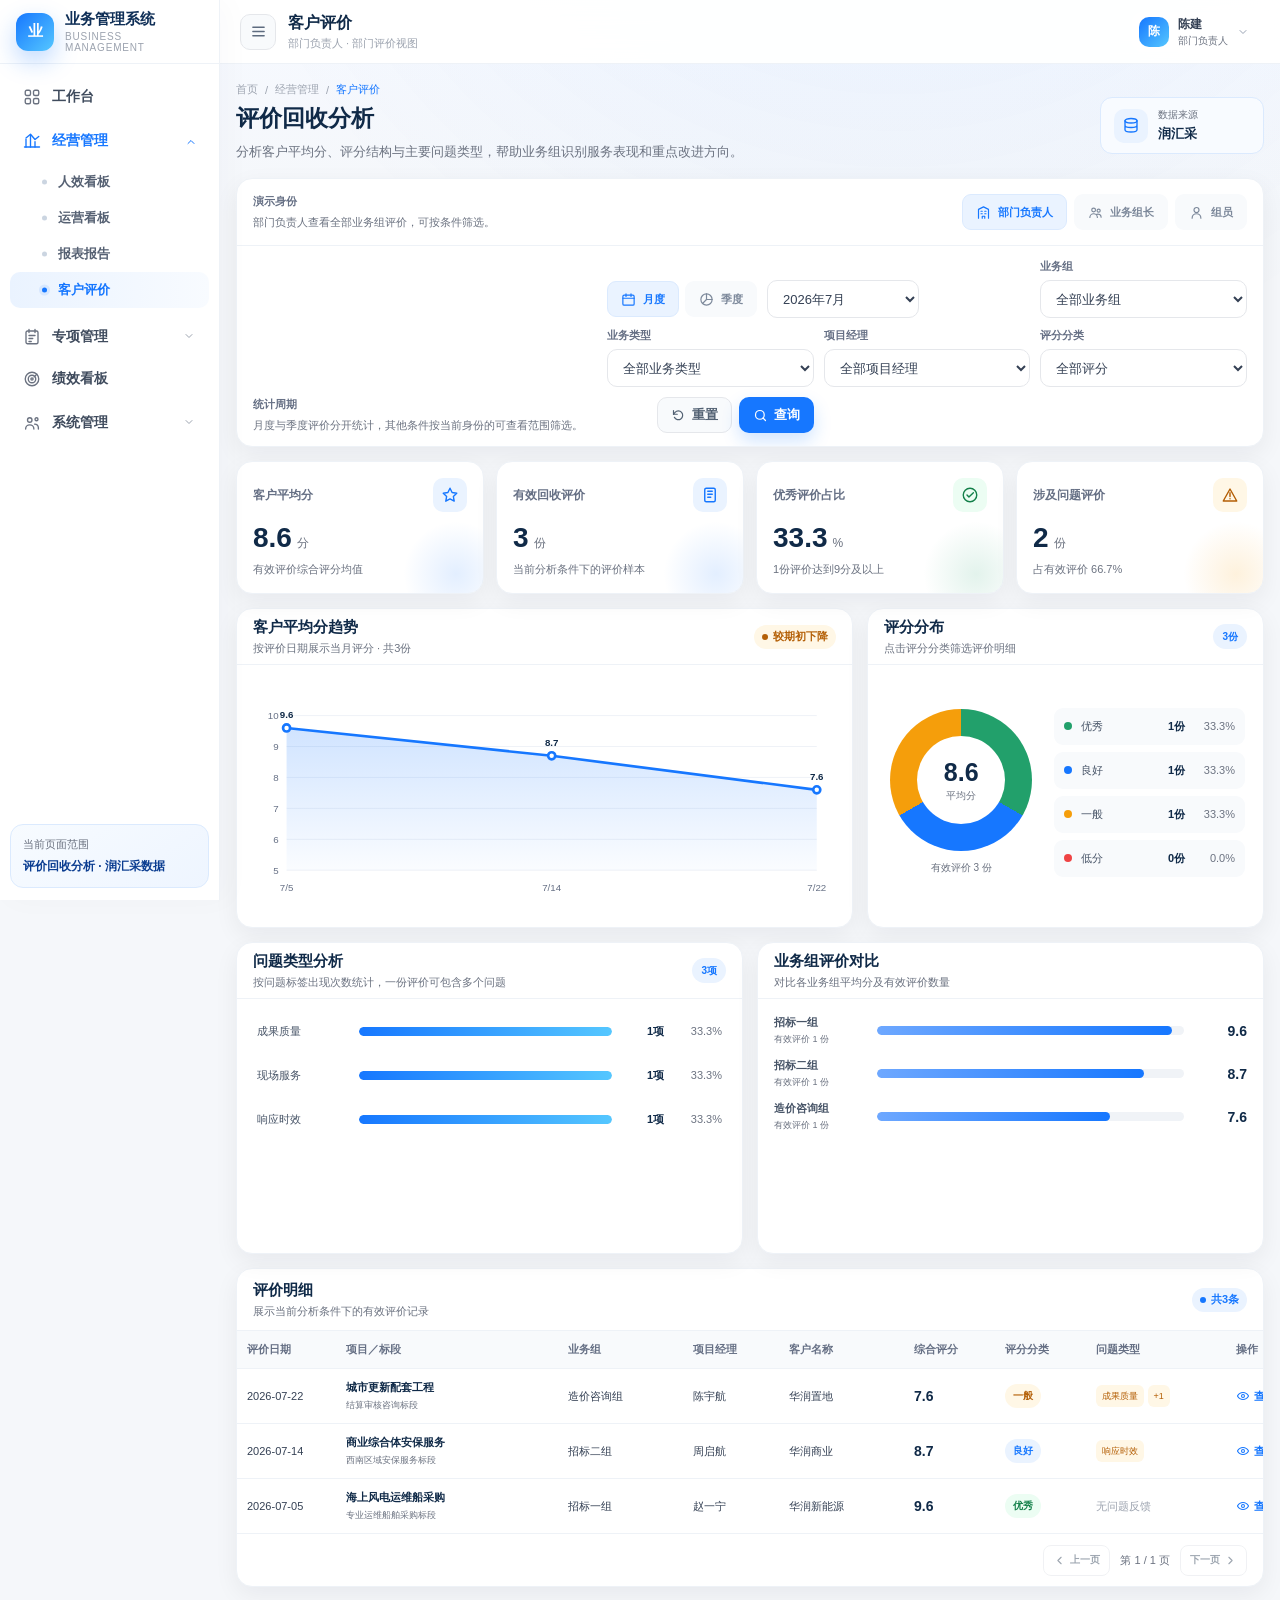
==== pages/customer-evaluation.html @ 9333ccc8 "feat: initialize business management prototype" ====
<!DOCTYPE html>
<html lang="zh-CN">
<head>
  <meta charset="UTF-8" />
  <meta name="viewport" content="width=device-width, initial-scale=1.0" />
  <title>客户评价 - 业务管理系统</title>
  <link rel="stylesheet" href="../assets/css/theme.css" />
  <link rel="stylesheet" href="../assets/css/layout.css" />
  <link rel="stylesheet" href="../assets/css/dashboard-controls.css" />
  <link rel="stylesheet" href="../assets/css/customer-evaluation.css" />
</head>
<body data-page="customer-evaluation">
  <div class="app-shell">
    <aside class="app-sidebar">
      <div class="app-brand">
        <div class="brand-mark">业</div>
        <div class="brand-copy">
          <strong>业务管理系统</strong>
          <span>Business Management</span>
        </div>
      </div>
      <nav class="app-menu" id="appMenu" aria-label="主菜单"></nav>
      <div class="sidebar-scope">
        <span>当前页面范围</span>
        <strong>评价回收分析 · 润汇采数据</strong>
      </div>
    </aside>

    <main class="app-main">
      <header class="app-topbar">
        <div class="topbar-left">
          <button type="button" class="icon-only-btn" id="sidebarToggle" aria-label="收起侧边菜单" title="收起或展开侧边菜单">
            <svg viewBox="0 0 24 24" aria-hidden="true"><path d="M4 6h16M4 12h16M4 18h16"/></svg>
          </button>
          <div class="topbar-title">
            <strong>客户评价</strong>
            <span id="topbarPageSubtitle">部门负责人 · 部门评价视图</span>
          </div>
        </div>
        <div class="topbar-actions">
          <button type="button" class="user-trigger" aria-expanded="false">
            <div class="avatar" id="ceUserAvatar">陈</div>
            <div class="user-copy"><strong id="ceUserName">陈建</strong><span id="ceUserRole">部门负责人</span></div>
            <span class="chevron"><svg viewBox="0 0 24 24" aria-hidden="true"><path d="m6 9 6 6 6-6"/></svg></span>
          </button>
        </div>
      </header>

      <section class="app-content ce-page">
        <div class="page-header">
          <div class="page-title">
            <div class="breadcrumb">
              <span>首页</span><span>/</span><span>经营管理</span><span>/</span><span class="current">客户评价</span>
            </div>
            <h1>评价回收分析</h1>
            <p>分析客户平均分、评分结构与主要问题类型，帮助业务组识别服务表现和重点改进方向。</p>
          </div>
          <div class="ce-source-note">
            <span class="ce-source-icon">
              <svg viewBox="0 0 24 24" aria-hidden="true"><ellipse cx="12" cy="5" rx="8" ry="3"/><path d="M4 5v6c0 1.7 3.6 3 8 3s8-1.3 8-3V5M4 11v6c0 1.7 3.6 3 8 3s8-1.3 8-3v-6"/></svg>
            </span>
            <div><span>数据来源</span><strong>润汇采</strong></div>
          </div>
        </div>

        <section class="panel dashboard-control-panel ce-filter-panel" aria-label="演示身份与评价筛选条件">
          <div class="dashboard-role-row">
            <div class="dashboard-control-copy">
              <span class="field-label">演示身份</span>
              <p id="ceRoleHint">原型按身份切换部门、业务组和个人的可查看范围。</p>
            </div>
            <div class="dashboard-role-tabs" id="ceRoleTabs" aria-label="切换演示身份"></div>
          </div>
          <div class="dashboard-filter-row ce-dashboard-filter-row">
            <div class="dashboard-control-copy">
              <span class="field-label">统计周期</span>
              <p>月度与季度评价分开统计，其他条件按当前身份的可查看范围筛选。</p>
            </div>
            <form class="ce-filter-grid" id="ceFilterForm">
              <div class="dashboard-period-controls ce-period-filter">
                <div class="dashboard-period-tabs" id="cePeriodTypeTabs" aria-label="切换评价统计周期">
                  <button type="button" class="dashboard-period-tab active" data-period-type="月度" aria-pressed="true">
                    <svg viewBox="0 0 24 24" aria-hidden="true"><rect x="3" y="5" width="18" height="16" rx="2"/><path d="M16 3v4M8 3v4M3 10h18"/></svg>
                    月度
                  </button>
                  <button type="button" class="dashboard-period-tab" data-period-type="季度" aria-pressed="false">
                    <svg viewBox="0 0 24 24" aria-hidden="true"><circle cx="12" cy="12" r="9"/><path d="M12 3v9h9M12 12 6 18"/></svg>
                    季度
                  </button>
                </div>
                <label class="dashboard-period-value">
                  <span class="sr-only">选择评价统计周期</span>
                  <select class="form-select" id="cePeriodValueSelect"></select>
                </label>
              </div>
              <label class="ce-filter-field">
                <span class="field-label">业务组</span>
                <select class="form-select" id="ceGroupFilter">
                  <option value="全部">全部业务组</option>
                  <option value="招标一组">招标一组</option>
                  <option value="招标二组">招标二组</option>
                  <option value="造价咨询组">造价咨询组</option>
                </select>
              </label>
              <label class="ce-filter-field">
                <span class="field-label">业务类型</span>
                <select class="form-select" id="ceBusinessFilter">
                  <option value="全部">全部业务类型</option>
                  <option value="招标代理">招标代理</option>
                  <option value="造价咨询">造价咨询</option>
                </select>
              </label>
              <label class="ce-filter-field">
                <span class="field-label">项目经理</span>
                <select class="form-select" id="ceManagerFilter">
                  <option value="全部">全部项目经理</option>
                </select>
              </label>
              <label class="ce-filter-field">
                <span class="field-label">评分分类</span>
                <select class="form-select" id="ceRatingFilter">
                  <option value="全部">全部评分</option>
                  <option value="优秀">优秀（9—10分）</option>
                  <option value="良好">良好（8—8.9分）</option>
                  <option value="一般">一般（6—7.9分）</option>
                  <option value="低分">低分（6分以下）</option>
                </select>
              </label>
              <div class="ce-filter-actions">
                <button type="reset" class="ghost-btn" id="ceResetButton">
                  <svg viewBox="0 0 24 24" aria-hidden="true"><path d="M4 4v6h6"/><path d="M5.5 15a7 7 0 1 0 1-8L4 10"/></svg>
                  重置
                </button>
                <button type="submit" class="primary-btn">
                  <svg viewBox="0 0 24 24" aria-hidden="true"><circle cx="11" cy="11" r="7"/><path d="m20 20-4-4"/></svg>
                  查询
                </button>
              </div>
            </form>
          </div>
        </section>

        <section class="ce-summary-grid" id="ceSummaryCards" aria-label="评价概览"></section>

        <section class="ce-analysis-grid primary-analysis">
          <article class="panel ce-chart-panel">
            <div class="panel-head">
              <div>
                <h2>客户平均分趋势</h2>
                <p id="ceTrendDescription">按月展示有效评价平均分</p>
              </div>
              <span class="status-tag normal" id="ceTrendTag">整体稳定</span>
            </div>
            <div class="ce-chart-body ce-trend-chart" id="ceScoreTrend"></div>
          </article>

          <article class="panel ce-chart-panel">
            <div class="panel-head">
              <div>
                <h2>评分分布</h2>
                <p>点击评分分类筛选评价明细</p>
              </div>
              <span class="ce-panel-total" id="ceRatingTotal">0份</span>
            </div>
            <div class="ce-rating-body" id="ceRatingDistribution"></div>
          </article>
        </section>

        <section class="ce-analysis-grid secondary-analysis">
          <article class="panel ce-chart-panel">
            <div class="panel-head">
              <div>
                <h2>问题类型分析</h2>
                <p>按问题标签出现次数统计，一份评价可包含多个问题</p>
              </div>
              <span class="ce-panel-total" id="ceProblemTotal">0项</span>
            </div>
            <div class="ce-chart-body" id="ceProblemAnalysis"></div>
          </article>

          <article class="panel ce-chart-panel">
            <div class="panel-head">
              <div>
                <h2>业务组评价对比</h2>
                <p>对比各业务组平均分及有效评价数量</p>
              </div>
            </div>
            <div class="ce-chart-body" id="ceGroupComparison"></div>
          </article>
        </section>

        <section class="panel ce-detail-panel">
          <div class="panel-head ce-detail-head">
            <div>
              <h2>评价明细</h2>
              <p id="ceDetailDescription">展示当前分析条件下的有效评价记录</p>
            </div>
            <span class="status-tag pending" id="ceDetailCount" aria-live="polite">共0条</span>
          </div>
          <div class="ce-table-context hidden" id="ceTableContext">
            <span id="ceContextText"></span>
            <button type="button" id="ceClearContext">
              <svg viewBox="0 0 24 24" aria-hidden="true"><path d="M6 6l12 12M18 6 6 18"/></svg>
              清除图表筛选
            </button>
          </div>
          <div class="ce-table-wrap">
            <table class="ce-table">
              <thead>
                <tr>
                  <th>评价日期</th>
                  <th>项目／标段</th>
                  <th>业务组</th>
                  <th>项目经理</th>
                  <th>客户名称</th>
                  <th>综合评分</th>
                  <th>评分分类</th>
                  <th>问题类型</th>
                  <th>操作</th>
                </tr>
              </thead>
              <tbody id="ceDetailRows"></tbody>
            </table>
          </div>
          <div class="ce-pagination" id="cePagination"></div>
        </section>
      </section>
    </main>
  </div>

  <div class="drawer-mask hidden" id="ceDrawerMask"></div>
  <aside class="drawer hidden ce-detail-drawer" id="ceDetailDrawer" role="dialog" aria-modal="true" aria-labelledby="ceDrawerTitle">
    <div class="drawer-head">
      <div>
        <h2 id="ceDrawerTitle">评价详情</h2>
        <p id="ceDrawerSubtitle"></p>
      </div>
      <button type="button" class="icon-only-btn" id="ceDrawerClose" aria-label="关闭评价详情">
        <svg viewBox="0 0 24 24" aria-hidden="true"><path d="M6 6l12 12M18 6 6 18"/></svg>
      </button>
    </div>
    <div class="drawer-body" id="ceDrawerBody"></div>
    <div class="drawer-foot">
      <button type="button" class="ghost-btn" id="ceDrawerCloseButton">
        <svg viewBox="0 0 24 24" aria-hidden="true"><path d="M6 6l12 12M18 6 6 18"/></svg>
        关闭
      </button>
    </div>
  </aside>

  <script src="../assets/js/navigation.js"></script>
  <script src="../assets/js/common.js"></script>
  <script src="../assets/js/customer-evaluation.js"></script>
</body>
</html>
---- assets/css/theme.css ----
:root {
  --primary: #1677ff;
  --primary-dark: #0b3d91;
  --primary-soft: #eaf3ff;
  --primary-bg: #f3f8ff;
  --primary-rgb: 22, 119, 255;
  --primary-accent: #55c7ff;
  --primary-accent-strong: #4f9cff;
  --primary-border: #bfdbfe;
  --primary-border-soft: #dbeafe;
  --primary-hover-bg: #f4f8ff;
  --primary-panel-bg: #f8fbff;
  --focus-border: #93c5fd;
  --focus-ring: rgba(var(--primary-rgb), 0.14);
  --heading: #102a48;
  --heading-strong: #0f2f57;
  --bg: #f5f7fa;
  --card: #ffffff;
  --text: #1f2937;
  --muted: #6b7280;
  --weak: #9ca3af;
  --border: #e5e7eb;
  --line: #eef2f7;
  --green: #22a06b;
  --green-soft: #ecfdf3;
  --orange: #f59e0b;
  --orange-soft: #fff7e6;
  --red: #ef4444;
  --red-soft: #fff1f0;
  --cyan: #06b6d4;
  --purple: #7c3aed;
  --shadow: 0 18px 45px rgba(20, 80, 180, 0.10);
  --soft-shadow: 0 8px 24px rgba(17, 24, 39, 0.06);
  --primary-shadow: rgba(var(--primary-rgb), 0.20);
  --primary-shadow-strong: rgba(var(--primary-rgb), 0.28);
  --font-size-caption: 11px;
  --font-size-secondary: 12px;
  --font-size-body: 13px;
  --font-size-control: 13px;
  --font-size-section: 14px;
  --sidebar-width: 236px;
  --sidebar-collapsed-width: 76px;
  --topbar-height: 64px;
  --radius-card: 16px;
  --radius-control: 10px;
}

* {
  box-sizing: border-box;
}

html,
body {
  width: 100%;
  min-width: 1180px;
  min-height: 100%;
}

body {
  margin: 0;
  color: var(--text);
  background: var(--bg);
  font-family: -apple-system, BlinkMacSystemFont, "Segoe UI", "PingFang SC",
    "Microsoft YaHei", Arial, sans-serif;
  font-size: var(--font-size-body);
}

button,
input,
textarea,
select {
  font: inherit;
}

button {
  cursor: pointer;
}

button:disabled {
  cursor: not-allowed;
  opacity: 0.56;
  box-shadow: none;
}

a {
  color: inherit;
  text-decoration: none;
}

svg {
  display: block;
}

.hidden {
  display: none !important;
}

.sr-only {
  position: absolute;
  width: 1px;
  height: 1px;
  padding: 0;
  margin: -1px;
  overflow: hidden;
  clip: rect(0, 0, 0, 0);
  white-space: nowrap;
  border: 0;
}
---- assets/css/layout.css ----
.app-shell {
  min-height: 100vh;
  display: grid;
  grid-template-columns: var(--sidebar-width) minmax(0, 1fr);
  background:
    radial-gradient(circle at 70% -20%, rgba(var(--primary-rgb), 0.08), transparent 34%),
    linear-gradient(180deg, #f6f9ff 0%, var(--bg) 220px);
  transition: grid-template-columns 0.22s ease;
}

.app-shell.sidebar-collapsed {
  grid-template-columns: var(--sidebar-collapsed-width) minmax(0, 1fr);
}

.app-sidebar {
  position: sticky;
  top: 0;
  z-index: 30;
  height: 100vh;
  display: flex;
  flex-direction: column;
  overflow: hidden;
  background: rgba(255, 255, 255, 0.98);
  border-right: 1px solid var(--line);
  box-shadow: 8px 0 28px rgba(15, 47, 87, 0.025);
}

.app-brand {
  height: var(--topbar-height);
  flex: 0 0 auto;
  display: flex;
  align-items: center;
  gap: 11px;
  padding: 0 16px;
  border-bottom: 1px solid var(--line);
}

.brand-mark {
  width: 38px;
  height: 38px;
  flex: 0 0 auto;
  display: grid;
  place-items: center;
  color: #fff;
  background: linear-gradient(135deg, var(--primary), var(--primary-accent));
  border-radius: 12px;
  box-shadow: 0 10px 24px var(--primary-shadow-strong);
  font-size: 15px;
  font-weight: 800;
}

.brand-copy {
  min-width: 0;
  display: flex;
  flex-direction: column;
  gap: 2px;
  transition: opacity 0.16s ease;
}

.brand-copy strong {
  overflow: hidden;
  color: var(--heading-strong);
  font-size: 15px;
  font-weight: 800;
  white-space: nowrap;
  text-overflow: ellipsis;
}

.brand-copy span {
  color: var(--weak);
  font-size: 10px;
  letter-spacing: 0.8px;
  text-transform: uppercase;
}

.app-menu {
  flex: 1;
  min-height: 0;
  padding: 12px 10px;
  overflow-x: hidden;
  overflow-y: auto;
}

.nav-item,
.nav-group-head {
  width: 100%;
  height: 42px;
  display: flex;
  align-items: center;
  gap: 10px;
  padding: 0 12px;
  color: #3f4b5d;
  background: transparent;
  border: 0;
  border-radius: 12px;
  font-size: 14px;
  font-weight: 700;
  text-align: left;
  transition: color 0.16s ease, background-color 0.16s ease;
}

.nav-item:hover,
.nav-group-head:hover {
  color: var(--primary);
  background: var(--primary-hover-bg);
}

.nav-item.active {
  color: var(--primary);
  background: linear-gradient(90deg, var(--primary-soft), var(--primary-panel-bg));
}

.nav-icon {
  width: 20px;
  height: 20px;
  flex: 0 0 auto;
  display: inline-flex;
  align-items: center;
  justify-content: center;
  color: #6b7280;
}

.nav-item:hover .nav-icon,
.nav-item.active .nav-icon,
.nav-group-head:hover .nav-icon,
.nav-group.is-active > .nav-group-head .nav-icon {
  color: var(--primary);
}

.nav-icon svg {
  width: 18px;
  height: 18px;
  fill: none;
  stroke: currentColor;
  stroke-width: 1.8;
  stroke-linecap: round;
  stroke-linejoin: round;
}

.nav-label {
  flex: 1;
  min-width: 0;
  overflow: hidden;
  white-space: nowrap;
  text-overflow: ellipsis;
}

.nav-group {
  margin-top: 2px;
  border-radius: 12px;
}

.nav-group.is-active > .nav-group-head {
  color: var(--primary);
}

.nav-chevron {
  width: 14px;
  height: 14px;
  flex: 0 0 auto;
  color: #9ca3af;
  transition: transform 0.2s ease;
}

.nav-chevron svg {
  width: 12px;
  height: 12px;
  fill: none;
  stroke: currentColor;
  stroke-width: 2;
  stroke-linecap: round;
  stroke-linejoin: round;
}

.nav-group.is-open .nav-chevron {
  color: var(--primary);
  transform: rotate(180deg);
}

.nav-children {
  display: none;
  padding: 2px 0 6px;
}

.nav-group.is-open .nav-children {
  display: block;
}

.nav-child {
  position: relative;
  height: 36px;
  display: flex;
  align-items: center;
  padding: 0 12px 0 48px;
  color: #566173;
  border-radius: 10px;
  font-size: 13px;
  font-weight: 600;
  transition: color 0.16s ease, background-color 0.16s ease;
}

.nav-child::before {
  content: "";
  position: absolute;
  left: 32px;
  top: 50%;
  width: 5px;
  height: 5px;
  background: #cbd5e1;
  border-radius: 999px;
  transform: translateY(-50%);
}

.nav-child:hover {
  color: var(--primary);
  background: var(--primary-hover-bg);
}

.nav-child.active {
  color: var(--primary);
  background: linear-gradient(90deg, var(--primary-soft), var(--primary-panel-bg));
  font-weight: 700;
}

.nav-child.active::before {
  background: var(--primary);
  box-shadow: 0 0 0 3px rgba(var(--primary-rgb), 0.10);
}

.sidebar-scope {
  flex: 0 0 auto;
  margin: 8px 10px 12px;
  padding: 12px;
  background: linear-gradient(145deg, #f7fbff, #eef5ff);
  border: 1px solid var(--primary-border-soft);
  border-radius: 13px;
}

.sidebar-scope span {
  display: block;
  margin-bottom: 5px;
  color: var(--muted);
  font-size: 11px;
}

.sidebar-scope strong {
  display: block;
  color: var(--primary-dark);
  font-size: 12px;
  line-height: 1.5;
}

.app-shell.sidebar-collapsed .brand-copy,
.app-shell.sidebar-collapsed .nav-label,
.app-shell.sidebar-collapsed .nav-chevron,
.app-shell.sidebar-collapsed .nav-children,
.app-shell.sidebar-collapsed .sidebar-scope {
  display: none;
}

.app-shell.sidebar-collapsed .app-brand {
  justify-content: center;
  padding: 0;
}

.app-shell.sidebar-collapsed .app-menu {
  padding-right: 8px;
  padding-left: 8px;
}

.app-shell.sidebar-collapsed .nav-item,
.app-shell.sidebar-collapsed .nav-group-head {
  justify-content: center;
  padding: 0;
}

.app-main {
  min-width: 0;
  min-height: 100vh;
  display: flex;
  flex-direction: column;
}

.app-topbar {
  position: sticky;
  top: 0;
  z-index: 20;
  height: var(--topbar-height);
  flex: 0 0 auto;
  display: flex;
  align-items: center;
  justify-content: space-between;
  gap: 18px;
  padding: 0 20px;
  background: rgba(255, 255, 255, 0.94);
  border-bottom: 1px solid var(--line);
  backdrop-filter: blur(14px);
}

.topbar-left,
.topbar-actions,
.toolbar {
  display: flex;
  align-items: center;
}

.topbar-left {
  min-width: 0;
  gap: 12px;
}

.topbar-title {
  min-width: 0;
}

.topbar-title strong {
  display: block;
  color: var(--heading);
  font-size: 16px;
  font-weight: 800;
}

.topbar-title span {
  display: block;
  margin-top: 2px;
  color: var(--weak);
  font-size: 11px;
}

.topbar-actions {
  position: relative;
  justify-content: flex-end;
  gap: 10px;
}

.toolbar {
  gap: 8px;
}

.icon-only-btn {
  width: 36px;
  height: 36px;
  display: inline-flex;
  align-items: center;
  justify-content: center;
  padding: 0;
  color: #5d6b7f;
  background: #f8fafc;
  border: 1px solid var(--border);
  border-radius: 10px;
}

.icon-only-btn:hover {
  color: var(--primary);
  background: var(--primary-hover-bg);
  border-color: var(--primary-border);
}

.icon-only-btn svg {
  width: 17px;
  height: 17px;
  fill: none;
  stroke: currentColor;
  stroke-width: 1.9;
  stroke-linecap: round;
  stroke-linejoin: round;
}

.user-trigger {
  height: 40px;
  display: flex;
  align-items: center;
  gap: 9px;
  padding: 0 10px 0 6px;
  color: #344054;
  background: #fff;
  border: 1px solid transparent;
  border-radius: 12px;
}

.user-trigger:hover,
.user-trigger.is-open {
  background: var(--primary-hover-bg);
  border-color: var(--primary-border-soft);
}

.avatar {
  width: 30px;
  height: 30px;
  display: grid;
  place-items: center;
  color: #fff;
  background: linear-gradient(135deg, var(--primary), var(--primary-accent));
  border-radius: 10px;
  font-size: 12px;
  font-weight: 800;
}

.user-copy {
  display: flex;
  flex-direction: column;
  align-items: flex-start;
  gap: 1px;
}

.user-copy strong {
  font-size: 12px;
}

.user-copy span {
  color: var(--muted);
  font-size: 10px;
}

.user-trigger .chevron {
  width: 12px;
  height: 12px;
  color: #98a2b3;
  transition: transform 0.16s ease;
}

.user-trigger.is-open .chevron {
  transform: rotate(180deg);
}

.user-trigger .chevron svg {
  width: 12px;
  height: 12px;
  fill: none;
  stroke: currentColor;
  stroke-width: 2;
  stroke-linecap: round;
  stroke-linejoin: round;
}

.user-menu {
  position: absolute;
  top: 48px;
  right: 0;
  z-index: 60;
  width: 260px;
  padding: 0 0 8px;
  overflow: hidden;
  background: #fff;
  border: 1px solid var(--line);
  border-radius: 14px;
  box-shadow: 0 18px 44px rgba(15, 23, 42, 0.14);
  transform-origin: top right;
  animation: user-menu-in 0.16s ease both;
}

@keyframes user-menu-in {
  from {
    opacity: 0;
    transform: translateY(-4px) scale(0.98);
  }

  to {
    opacity: 1;
    transform: translateY(0) scale(1);
  }
}

.user-menu-head {
  display: flex;
  align-items: center;
  gap: 10px;
  padding: 14px;
  background: linear-gradient(120deg, var(--primary-soft), var(--primary-panel-bg));
  border-bottom: 1px solid var(--line);
}

.user-menu-head div:last-child {
  min-width: 0;
}

.user-menu-head .avatar {
  width: 40px;
  height: 40px;
  flex: 0 0 auto;
  border-radius: 50%;
  font-size: 15px;
  box-shadow: 0 5px 12px var(--primary-shadow);
}

.user-menu-head strong,
.user-menu-head span {
  display: block;
}

.user-menu-head strong {
  color: var(--heading);
  font-size: 14px;
}

.user-menu-head span {
  margin-top: 4px;
  color: var(--muted);
  font-size: 12px;
}

.user-menu-meta {
  padding: 5px 0 2px;
}

.user-menu-row {
  display: flex;
  align-items: center;
  justify-content: space-between;
  gap: 12px;
  padding: 6px 14px;
  font-size: 12px;
}

.user-menu-row span {
  color: var(--muted);
}

.user-menu-row strong {
  color: #344054;
  font-weight: 700;
}

.user-menu-divider {
  height: 1px;
  margin: 6px 0;
  background: var(--line);
}

.user-menu-item,
.user-menu-action {
  width: 100%;
  height: 40px;
  display: flex;
  align-items: center;
  gap: 10px;
  padding: 0 14px;
  color: #465266;
  background: transparent;
  border: 0;
  font-size: 13px;
  font-weight: 500;
  text-align: left;
}

.user-menu-item:hover {
  color: var(--primary);
  background: var(--primary-hover-bg);
}

.user-menu-action {
  color: #d92d20;
  font-weight: 600;
}

.user-menu-action:hover {
  background: var(--red-soft);
}

.user-menu-icon {
  width: 18px;
  height: 18px;
  flex: 0 0 auto;
  display: inline-flex;
  align-items: center;
  justify-content: center;
  color: #6b7280;
}

.user-menu-item:hover .user-menu-icon {
  color: var(--primary);
}

.user-menu-action .user-menu-icon {
  color: #ef4444;
}

.user-menu-icon svg {
  width: 16px;
  height: 16px;
  fill: none;
  stroke: currentColor;
  stroke-width: 1.9;
  stroke-linecap: round;
  stroke-linejoin: round;
}

.app-content {
  flex: 1;
  min-height: 0;
  padding: 18px 20px 24px;
}

.page-header {
  display: flex;
  align-items: flex-start;
  justify-content: space-between;
  gap: 20px;
  margin-bottom: 16px;
}

.breadcrumb {
  display: flex;
  align-items: center;
  gap: 7px;
  margin-bottom: 7px;
  color: var(--weak);
  font-size: 11px;
}

.breadcrumb .current {
  color: var(--primary);
}

.page-title h1 {
  margin: 0;
  color: var(--heading);
  font-size: 23px;
  line-height: 1.3;
}

.page-title p {
  max-width: 760px;
  margin: 7px 0 0;
  color: var(--muted);
  font-size: 13px;
  line-height: 1.65;
}

.page-actions {
  display: flex;
  align-items: center;
  justify-content: flex-end;
  gap: 8px;
  padding-top: 16px;
}

.primary-btn,
.secondary-btn,
.ghost-btn,
.danger-btn {
  min-height: 36px;
  display: inline-flex;
  align-items: center;
  justify-content: center;
  gap: 6px;
  padding: 0 13px;
  border: 1px solid transparent;
  border-radius: var(--radius-control);
  font-size: 13px;
  font-weight: 700;
  white-space: nowrap;
}

.primary-btn {
  color: #fff;
  background: var(--primary);
  box-shadow: 0 8px 18px var(--primary-shadow);
}

.primary-btn:hover {
  background: #0969da;
}

.secondary-btn {
  color: var(--primary);
  background: #fff;
  border-color: var(--primary-border);
}

.secondary-btn:hover {
  background: var(--primary-hover-bg);
}

.ghost-btn {
  color: #526173;
  background: #f8fafc;
  border-color: var(--border);
}

.ghost-btn:hover {
  color: var(--primary);
  border-color: var(--primary-border);
}

.danger-btn {
  color: #d92d20;
  background: #fff;
  border-color: #fecaca;
}

.primary-btn svg,
.secondary-btn svg,
.ghost-btn svg,
.danger-btn svg {
  width: 15px;
  height: 15px;
  fill: none;
  stroke: currentColor;
  stroke-width: 1.9;
  stroke-linecap: round;
  stroke-linejoin: round;
}

.panel,
.card {
  background: var(--card);
  border: 1px solid var(--line);
  border-radius: var(--radius-card);
  box-shadow: var(--soft-shadow);
}

.panel-head {
  min-height: 56px;
  display: flex;
  align-items: center;
  justify-content: space-between;
  gap: 14px;
  padding: 0 16px;
  border-bottom: 1px solid var(--line);
}

.panel-head h2,
.panel-head h3 {
  margin: 0;
  color: var(--heading);
  font-size: 15px;
}

.panel-head p {
  margin: 4px 0 0;
  color: var(--muted);
  font-size: 11px;
}

.search-input,
.form-select {
  height: 38px;
  color: #344054;
  background: #fff;
  border: 1px solid var(--border);
  border-radius: var(--radius-control);
  outline: none;
}

.search-input {
  width: 250px;
  padding: 0 12px 0 36px;
}

.form-select {
  min-width: 132px;
  padding: 0 34px 0 11px;
}

.search-input:focus,
.form-select:focus {
  border-color: var(--focus-border);
  box-shadow: 0 0 0 3px var(--focus-ring);
}

.field-label {
  display: block;
  margin-bottom: 6px;
  color: #667085;
  font-size: 11px;
  font-weight: 700;
}

.status-tag {
  min-height: 24px;
  display: inline-flex;
  align-items: center;
  gap: 5px;
  padding: 0 8px;
  border-radius: 999px;
  font-size: 11px;
  font-weight: 700;
}

.status-tag::before {
  content: "";
  width: 6px;
  height: 6px;
  background: currentColor;
  border-radius: 999px;
}

.status-tag.normal {
  color: #14804a;
  background: var(--green-soft);
}

.status-tag.warning {
  color: #b45f06;
  background: var(--orange-soft);
}

.status-tag.risk {
  color: #d92d20;
  background: var(--red-soft);
}

.status-tag.pending {
  color: var(--primary);
  background: var(--primary-soft);
}

.toast {
  position: fixed;
  top: 78px;
  left: 50%;
  z-index: 100;
  min-width: 180px;
  max-width: 460px;
  padding: 11px 16px;
  color: #0f5132;
  background: #ecfdf3;
  border: 1px solid #abefc6;
  border-radius: 999px;
  box-shadow: 0 14px 30px rgba(17, 24, 39, 0.12);
  transform: translateX(-50%);
  font-size: 12px;
  font-weight: 700;
  text-align: center;
}

.toast.is-error {
  color: #b42318;
  background: var(--red-soft);
  border-color: #fecaca;
}

.modal-mask {
  position: fixed;
  inset: 0;
  z-index: 90;
  background: rgba(15, 23, 42, 0.34);
  backdrop-filter: blur(2px);
}

.modal {
  position: fixed;
  top: 50%;
  left: 50%;
  z-index: 100;
  width: 660px;
  max-height: 86vh;
  display: flex;
  flex-direction: column;
  overflow: hidden;
  background: #fff;
  border: 1px solid rgba(229, 231, 235, 0.92);
  border-radius: 20px;
  box-shadow: 0 30px 70px rgba(15, 23, 42, 0.22);
  transform: translate(-50%, -50%);
  animation: modal-in 0.18s ease both;
}

.modal.small {
  width: 470px;
}

@keyframes modal-in {
  from {
    opacity: 0;
    transform: translate(-50%, calc(-50% - 8px)) scale(0.98);
  }

  to {
    opacity: 1;
    transform: translate(-50%, -50%) scale(1);
  }
}

.modal-head {
  min-height: 76px;
  display: flex;
  align-items: flex-start;
  justify-content: space-between;
  gap: 16px;
  padding: 18px 20px;
  border-bottom: 1px solid var(--line);
}

.modal-head h3 {
  margin: 0;
  color: var(--heading);
  font-size: 18px;
}

.modal-head p {
  margin: 6px 0 0;
  color: var(--muted);
  font-size: 12px;
  line-height: 1.6;
}

.modal-close {
  width: 32px;
  height: 32px;
  flex: 0 0 auto;
  display: inline-flex;
  align-items: center;
  justify-content: center;
  padding: 0;
  color: var(--muted);
  background: #f8fafc;
  border: 1px solid var(--border);
  border-radius: 9px;
}

.modal-close:hover {
  color: var(--primary);
  border-color: var(--primary-border);
}

.modal-close svg {
  width: 15px;
  height: 15px;
  fill: none;
  stroke: currentColor;
  stroke-width: 2;
  stroke-linecap: round;
  stroke-linejoin: round;
}

.modal-body {
  min-height: 0;
  padding: 20px;
  overflow: auto;
}

.modal-foot {
  min-height: 64px;
  display: flex;
  align-items: center;
  justify-content: flex-end;
  gap: 8px;
  padding: 12px 20px;
  border-top: 1px solid var(--line);
}

.form-grid {
  display: grid;
  grid-template-columns: repeat(2, minmax(0, 1fr));
  gap: 15px;
}

.form-grid.one-column {
  grid-template-columns: 1fr;
}

.field {
  min-width: 0;
}

.field > span {
  display: block;
  margin-bottom: 7px;
  color: #475467;
  font-size: 12px;
  font-weight: 700;
}

.field input,
.field select,
.field textarea {
  width: 100%;
  color: #344054;
  background: #fff;
  border: 1px solid var(--border);
  border-radius: var(--radius-control);
  outline: none;
}

.field input,
.field select {
  height: 40px;
  padding: 0 11px;
}

.field textarea {
  min-height: 88px;
  padding: 10px 11px;
  line-height: 1.6;
  resize: vertical;
}

.field input:focus,
.field select:focus,
.field textarea:focus {
  border-color: var(--focus-border);
  box-shadow: 0 0 0 3px var(--focus-ring);
}

.field input:disabled,
.field select:disabled {
  color: #667085;
  background: #f8fafc;
  cursor: not-allowed;
}

.field.full {
  grid-column: 1 / -1;
}

.required-mark {
  margin-left: 2px;
  color: var(--red);
}

.form-tip {
  padding: 10px 12px;
  color: #667085;
  background: #f8fafc;
  border: 1px solid var(--line);
  border-radius: 10px;
  font-size: 11px;
  line-height: 1.65;
}

.drawer-mask {
  position: fixed;
  inset: 0;
  z-index: 70;
  background: rgba(15, 23, 42, 0.34);
  backdrop-filter: blur(2px);
}

.drawer {
  position: fixed;
  top: 0;
  right: 0;
  z-index: 80;
  width: min(560px, 92vw);
  height: 100vh;
  display: flex;
  flex-direction: column;
  background: #fff;
  box-shadow: -18px 0 46px rgba(15, 23, 42, 0.16);
}

.drawer-head {
  min-height: 76px;
  display: flex;
  align-items: flex-start;
  justify-content: space-between;
  gap: 18px;
  padding: 18px 20px;
  border-bottom: 1px solid var(--line);
}

.drawer-head h2 {
  margin: 0;
  color: var(--heading);
  font-size: 18px;
}

.drawer-head p {
  margin: 6px 0 0;
  color: var(--muted);
  font-size: 12px;
}

.drawer-body {
  flex: 1;
  min-height: 0;
  padding: 18px 20px;
  overflow: auto;
}

.drawer-foot {
  min-height: 68px;
  display: flex;
  align-items: center;
  justify-content: flex-end;
  gap: 8px;
  padding: 12px 20px;
  border-top: 1px solid var(--line);
}

@media (max-width: 1360px) {
  :root {
    --sidebar-width: 220px;
  }

  .app-content {
    padding-right: 16px;
    padding-left: 16px;
  }
}
---- assets/css/dashboard-controls.css ----
.dashboard-control-panel {
  margin-bottom: 14px;
  padding: 0;
}

.dashboard-role-row,
.dashboard-filter-row {
  display: flex;
  align-items: center;
  justify-content: space-between;
  gap: 24px;
  min-height: 67px;
  padding: 13px 16px;
}

.dashboard-role-row {
  border-bottom: 1px solid var(--line);
}

.dashboard-control-copy {
  min-width: 260px;
}

.dashboard-control-copy .field-label {
  margin-bottom: 0;
}

.dashboard-control-copy p {
  margin: 5px 0 0;
  color: var(--muted);
  font-size: 11px;
  line-height: 1.5;
}

.dashboard-role-tabs,
.dashboard-period-controls,
.dashboard-period-tabs,
.dashboard-extra-filters {
  display: flex;
  align-items: center;
}

.dashboard-role-tabs,
.dashboard-extra-filters {
  justify-content: flex-end;
}

.dashboard-role-tabs {
  gap: 7px;
}

.dashboard-role-tab,
.dashboard-period-tab {
  min-height: 36px;
  display: inline-flex;
  align-items: center;
  justify-content: center;
  gap: 7px;
  padding: 0 13px;
  color: #7d899b;
  background: #f8fafc;
  border: 1px solid transparent;
  border-radius: 9px;
  font-size: 11px;
  font-weight: 700;
  white-space: nowrap;
  transition:
    color 0.16s ease,
    background-color 0.16s ease,
    border-color 0.16s ease,
    transform 0.16s ease;
}

.dashboard-role-tab:hover,
.dashboard-period-tab:hover {
  color: var(--primary);
  background: var(--primary-hover-bg);
}

.dashboard-role-tab:active,
.dashboard-period-tab:active {
  transform: translateY(1px);
}

.dashboard-role-tab.active,
.dashboard-period-tab.active {
  color: var(--primary);
  background: var(--primary-soft);
  border-color: var(--primary-border-soft);
}

.dashboard-role-tab:focus-visible,
.dashboard-period-tab:focus-visible {
  outline: 2px solid rgba(var(--primary-rgb), 0.28);
  outline-offset: 2px;
}

.dashboard-role-tab svg,
.dashboard-period-tab svg {
  width: 15px;
  height: 15px;
  flex: 0 0 auto;
  fill: none;
  stroke: currentColor;
  stroke-width: 1.9;
  stroke-linecap: round;
  stroke-linejoin: round;
}

.dashboard-filter-row {
  align-items: flex-end;
}

.dashboard-period-controls {
  gap: 10px;
}

.dashboard-period-tabs {
  gap: 6px;
}

.dashboard-period-value {
  min-width: 152px;
}

.dashboard-period-value .form-select {
  width: 100%;
  min-height: 36px;
}

.dashboard-extra-filters {
  flex: 1;
  gap: 10px;
  min-width: 0;
}

.dashboard-filter-field {
  min-width: 118px;
}

.dashboard-inline-filter {
  display: flex;
  align-items: center;
  gap: 8px;
  min-width: 0;
}

.dashboard-inline-filter > .field-label,
.dashboard-inline-filter > span:first-child {
  flex: 0 0 auto;
  margin: 0;
  white-space: nowrap;
}

.dashboard-inline-filter .form-select {
  flex: 1;
  min-width: 132px;
}

.dashboard-filter-field > .field-label,
.dashboard-filter-field > span:first-child {
  margin-bottom: 5px;
}

.dashboard-filter-field.dashboard-inline-filter > .field-label,
.dashboard-filter-field.dashboard-inline-filter > span:first-child {
  margin-bottom: 0;
}

.dashboard-filter-field .form-select {
  width: 100%;
  min-width: 118px;
}

.dashboard-filter-field select:disabled {
  color: #98a2b3;
  background: #f8fafc;
  cursor: not-allowed;
}

@media (max-width: 1180px) {
  .dashboard-role-row,
  .dashboard-filter-row {
    align-items: flex-start;
    flex-direction: column;
    gap: 12px;
  }

  .dashboard-control-copy {
    min-width: 0;
  }

  .dashboard-role-tabs,
  .dashboard-extra-filters {
    width: 100%;
    justify-content: flex-start;
  }

  .dashboard-extra-filters {
    flex-wrap: wrap;
  }
}

@media (max-width: 760px) {
  .dashboard-role-tabs,
  .dashboard-period-controls,
  .dashboard-period-tabs,
  .dashboard-extra-filters {
    width: 100%;
  }

  .dashboard-role-tabs,
  .dashboard-period-tabs {
    display: grid;
    grid-template-columns: repeat(3, minmax(0, 1fr));
  }

  .dashboard-period-controls {
    align-items: stretch;
    flex-direction: column;
  }

  .dashboard-period-tabs {
    grid-template-columns: repeat(2, minmax(0, 1fr));
  }

  .dashboard-role-tab,
  .dashboard-period-tab {
    width: 100%;
    padding: 0 9px;
  }

  .dashboard-period-value,
  .dashboard-filter-field {
    width: 100%;
    min-width: 0;
  }

  .dashboard-inline-filter {
    align-items: center;
  }
}
---- assets/css/customer-evaluation.css ----
.ce-page {
  padding-bottom: 34px;
}

.ce-source-note {
  min-width: 164px;
  display: flex;
  align-items: center;
  gap: 10px;
  margin-top: 15px;
  padding: 10px 13px;
  background: var(--primary-panel-bg);
  border: 1px solid var(--primary-border-soft);
  border-radius: 12px;
}

.ce-source-icon {
  width: 34px;
  height: 34px;
  display: inline-flex;
  align-items: center;
  justify-content: center;
  color: var(--primary);
  background: var(--primary-soft);
  border-radius: 10px;
}

.ce-source-icon svg {
  width: 18px;
  height: 18px;
  fill: none;
  stroke: currentColor;
  stroke-width: 1.8;
  stroke-linecap: round;
  stroke-linejoin: round;
}

.ce-source-note div span,
.ce-source-note div strong {
  display: block;
}

.ce-source-note div span {
  color: var(--muted);
  font-size: 10px;
}

.ce-source-note div strong {
  margin-top: 3px;
  color: var(--heading);
  font-size: 13px;
}

.ce-filter-panel {
  overflow: hidden;
  margin-bottom: 14px;
  padding: 0;
}

.ce-panel-total {
  display: inline-flex;
  align-items: center;
  justify-content: center;
  min-height: 25px;
  padding: 0 9px;
  color: var(--primary);
  background: var(--primary-soft);
  border-radius: 999px;
  font-size: 10px;
  font-weight: 700;
}

.ce-filter-grid {
  min-width: 0;
  flex: 1;
  display: grid;
  grid-template-columns: minmax(286px, 1.8fr) repeat(4, minmax(126px, 1fr)) auto;
  align-items: end;
  gap: 10px;
}

.ce-filter-field {
  min-width: 0;
}

.ce-period-filter {
  min-width: 286px;
}

.ce-filter-field .form-select {
  width: 100%;
  min-width: 0;
}

.ce-filter-field .form-select:disabled {
  color: #98a2b3;
  background: #f8fafc;
  cursor: not-allowed;
}

.ce-filter-actions {
  display: flex;
  align-items: center;
  gap: 7px;
}

.ce-summary-grid {
  display: grid;
  grid-template-columns: repeat(4, minmax(0, 1fr));
  gap: 12px;
  margin-bottom: 14px;
}

.ce-summary-card {
  position: relative;
  min-height: 126px;
  overflow: hidden;
  padding: 16px;
}

.ce-summary-card::after {
  content: "";
  position: absolute;
  right: -26px;
  bottom: -34px;
  width: 106px;
  height: 106px;
  background: radial-gradient(circle, rgba(var(--primary-rgb), 0.12), transparent 70%);
  border-radius: 50%;
}

.ce-summary-card.success::after {
  background: radial-gradient(circle, rgba(34, 160, 107, 0.13), transparent 70%);
}

.ce-summary-card.warning::after {
  background: radial-gradient(circle, rgba(245, 158, 11, 0.14), transparent 70%);
}

.ce-summary-top,
.ce-summary-value,
.ce-summary-foot {
  position: relative;
  z-index: 1;
}

.ce-summary-top {
  display: flex;
  align-items: center;
  justify-content: space-between;
  gap: 10px;
}

.ce-summary-label {
  color: #667085;
  font-size: 12px;
  font-weight: 700;
}

.ce-summary-icon {
  width: 34px;
  height: 34px;
  display: inline-flex;
  align-items: center;
  justify-content: center;
  color: var(--primary);
  background: var(--primary-soft);
  border-radius: 10px;
}

.ce-summary-card.success .ce-summary-icon {
  color: #14804a;
  background: var(--green-soft);
}

.ce-summary-card.warning .ce-summary-icon {
  color: #b45f06;
  background: var(--orange-soft);
}

.ce-summary-icon svg {
  width: 18px;
  height: 18px;
  fill: none;
  stroke: currentColor;
  stroke-width: 1.9;
  stroke-linecap: round;
  stroke-linejoin: round;
}

.ce-summary-value {
  display: flex;
  align-items: baseline;
  gap: 5px;
  margin-top: 12px;
  color: var(--heading);
}

.ce-summary-value strong {
  font-size: 28px;
  line-height: 1;
}

.ce-summary-value span {
  color: var(--muted);
  font-size: 12px;
}

.ce-summary-foot {
  margin-top: 10px;
  color: var(--muted);
  font-size: 11px;
}

.ce-analysis-grid {
  display: grid;
  gap: 14px;
  margin-bottom: 14px;
}

.ce-analysis-grid.primary-analysis {
  grid-template-columns: minmax(0, 1.65fr) minmax(320px, 0.85fr);
}

.ce-analysis-grid.secondary-analysis {
  grid-template-columns: repeat(2, minmax(0, 1fr));
}

.ce-chart-panel {
  min-width: 0;
}

.ce-chart-body {
  min-height: 254px;
  padding: 16px;
}

.ce-trend-chart {
  display: flex;
  align-items: center;
  justify-content: center;
}

.ce-trend-svg {
  width: 100%;
  min-width: 0;
  height: 230px;
  overflow: visible;
}

.ce-trend-grid {
  stroke: #edf1f6;
  stroke-width: 1;
}

.ce-trend-area {
  fill: url("#ceTrendArea");
}

.ce-trend-line {
  fill: none;
  stroke: var(--primary);
  stroke-width: 3;
  stroke-linecap: round;
  stroke-linejoin: round;
}

.ce-trend-dot {
  fill: #fff;
  stroke: var(--primary);
  stroke-width: 3;
}

.ce-trend-label {
  fill: #667085;
  font-size: 11px;
}

.ce-trend-value {
  fill: var(--heading);
  font-size: 11px;
  font-weight: 800;
}

.ce-rating-body {
  min-height: 254px;
  display: grid;
  grid-template-columns: 150px minmax(0, 1fr);
  align-items: center;
  gap: 18px;
  padding: 18px;
}

.ce-rating-donut-wrap {
  text-align: center;
}

.ce-rating-donut {
  position: relative;
  width: 142px;
  height: 142px;
  margin: 0 auto;
  border-radius: 50%;
}

.ce-rating-donut::after {
  content: "";
  position: absolute;
  inset: 27px;
  background: #fff;
  border-radius: 50%;
}

.ce-rating-donut-center {
  position: absolute;
  inset: 0;
  z-index: 1;
  display: flex;
  align-items: center;
  justify-content: center;
  flex-direction: column;
}

.ce-rating-donut-center strong {
  color: var(--heading);
  font-size: 25px;
}

.ce-rating-donut-center span {
  margin-top: 2px;
  color: var(--muted);
  font-size: 10px;
}

.ce-rating-donut-wrap > span {
  display: block;
  margin-top: 10px;
  color: var(--muted);
  font-size: 10px;
}

.ce-rating-list {
  display: flex;
  flex-direction: column;
  gap: 7px;
}

.ce-rating-item {
  width: 100%;
  display: grid;
  grid-template-columns: 10px minmax(54px, 1fr) 38px 43px;
  align-items: center;
  gap: 7px;
  min-height: 37px;
  padding: 0 9px;
  color: #475467;
  background: #f8fafc;
  border: 1px solid transparent;
  border-radius: 9px;
  font-size: 11px;
  text-align: left;
  transition: color 0.16s ease, background 0.16s ease, border-color 0.16s ease;
}

.ce-rating-item:hover,
.ce-rating-item.active {
  color: var(--primary);
  background: var(--primary-hover-bg);
  border-color: var(--primary-border-soft);
}

.ce-rating-dot {
  width: 8px;
  height: 8px;
  border-radius: 50%;
}

.ce-rating-item strong,
.ce-rating-item em {
  font-style: normal;
  text-align: right;
}

.ce-rating-item strong {
  color: var(--heading);
}

.ce-rating-item em {
  color: var(--muted);
}

.ce-problem-list,
.ce-group-list {
  display: flex;
  flex-direction: column;
  gap: 12px;
}

.ce-problem-row {
  width: 100%;
  display: grid;
  grid-template-columns: 92px minmax(120px, 1fr) 42px 48px;
  align-items: center;
  gap: 10px;
  min-height: 32px;
  padding: 0 4px;
  color: #475467;
  background: transparent;
  border: 0;
  border-radius: 8px;
  font-size: 11px;
  text-align: left;
}

.ce-problem-row:hover,
.ce-problem-row.active {
  color: var(--primary);
  background: var(--primary-hover-bg);
}

.ce-bar-track {
  height: 9px;
  overflow: hidden;
  background: #f0f3f7;
  border-radius: 999px;
}

.ce-bar-track span {
  display: block;
  height: 100%;
  background: linear-gradient(90deg, var(--primary), var(--primary-accent));
  border-radius: inherit;
  transition: width 0.25s ease;
}

.ce-problem-row strong,
.ce-problem-row em {
  font-style: normal;
  text-align: right;
}

.ce-problem-row strong {
  color: var(--heading);
}

.ce-problem-row em {
  color: var(--muted);
}

.ce-group-row {
  display: grid;
  grid-template-columns: 92px minmax(120px, 1fr) 52px;
  align-items: center;
  gap: 11px;
}

.ce-group-copy span,
.ce-group-copy strong {
  display: block;
}

.ce-group-copy span {
  overflow: hidden;
  color: #475467;
  font-size: 11px;
  font-weight: 700;
  white-space: nowrap;
  text-overflow: ellipsis;
}

.ce-group-copy strong {
  margin-top: 3px;
  color: var(--muted);
  font-size: 9px;
  font-weight: 500;
}

.ce-group-row .ce-bar-track span {
  background: linear-gradient(90deg, #6ea8ff, var(--primary));
}

.ce-group-score {
  color: var(--heading);
  font-size: 14px;
  font-weight: 800;
  text-align: right;
}

.ce-empty {
  min-height: 210px;
  display: flex;
  align-items: center;
  justify-content: center;
  flex-direction: column;
  color: var(--muted);
  text-align: center;
}

.ce-empty svg {
  width: 32px;
  height: 32px;
  margin-bottom: 10px;
  fill: none;
  stroke: var(--weak);
  stroke-width: 1.6;
  stroke-linecap: round;
  stroke-linejoin: round;
}

.ce-empty strong {
  color: #475467;
  font-size: 12px;
}

.ce-empty span {
  margin-top: 5px;
  font-size: 10px;
}

.ce-detail-panel {
  overflow: hidden;
}

.ce-detail-head {
  min-height: 62px;
}

.ce-table-context {
  min-height: 38px;
  display: flex;
  align-items: center;
  justify-content: space-between;
  gap: 12px;
  padding: 0 16px;
  color: #475467;
  background: var(--primary-panel-bg);
  border-bottom: 1px solid var(--primary-border-soft);
  font-size: 11px;
}

.ce-table-context button {
  display: inline-flex;
  align-items: center;
  gap: 5px;
  padding: 0;
  color: var(--primary);
  background: transparent;
  border: 0;
  font-size: 11px;
  font-weight: 700;
}

.ce-table-context button svg {
  width: 13px;
  height: 13px;
  fill: none;
  stroke: currentColor;
  stroke-width: 2;
  stroke-linecap: round;
}

.ce-table-wrap {
  overflow-x: auto;
}

.ce-table {
  width: 100%;
  min-width: 1080px;
  border-collapse: collapse;
  table-layout: fixed;
}

.ce-table th,
.ce-table td {
  padding: 11px 10px;
  border-bottom: 1px solid var(--line);
  font-size: 11px;
  text-align: left;
  vertical-align: middle;
}

.ce-table th {
  color: #667085;
  background: #f8fafc;
  font-weight: 700;
}

.ce-table td {
  color: #344054;
}

.ce-table tbody tr:hover td {
  background: #fbfdff;
}

.ce-table th:nth-child(1),
.ce-table td:nth-child(1) {
  width: 92px;
}

.ce-table th:nth-child(2),
.ce-table td:nth-child(2) {
  width: 205px;
}

.ce-table th:nth-child(3),
.ce-table td:nth-child(3),
.ce-table th:nth-child(5),
.ce-table td:nth-child(5) {
  width: 116px;
}

.ce-table th:nth-child(4),
.ce-table td:nth-child(4) {
  width: 88px;
}

.ce-table th:nth-child(6),
.ce-table td:nth-child(6),
.ce-table th:nth-child(7),
.ce-table td:nth-child(7),
.ce-table th:nth-child(9),
.ce-table td:nth-child(9) {
  width: 84px;
}

.ce-table th:nth-child(8),
.ce-table td:nth-child(8) {
  width: 130px;
}

.ce-project-cell strong,
.ce-project-cell span {
  display: block;
  overflow: hidden;
  white-space: nowrap;
  text-overflow: ellipsis;
}

.ce-project-cell strong {
  color: var(--heading);
  font-size: 11px;
}

.ce-project-cell span {
  margin-top: 4px;
  color: var(--muted);
  font-size: 9px;
}

.ce-score {
  color: var(--heading);
  font-size: 14px;
  font-weight: 800;
}

.ce-rating-badge {
  display: inline-flex;
  align-items: center;
  justify-content: center;
  min-height: 24px;
  padding: 0 8px;
  border-radius: 999px;
  font-size: 10px;
  font-weight: 700;
}

.ce-rating-badge.excellent {
  color: #14804a;
  background: var(--green-soft);
}

.ce-rating-badge.good {
  color: var(--primary);
  background: var(--primary-soft);
}

.ce-rating-badge.average {
  color: #b45f06;
  background: var(--orange-soft);
}

.ce-rating-badge.low {
  color: #d92d20;
  background: var(--red-soft);
}

.ce-problem-tags {
  display: flex;
  align-items: center;
  flex-wrap: wrap;
  gap: 4px;
}

.ce-problem-tag {
  display: inline-flex;
  align-items: center;
  min-height: 22px;
  padding: 0 6px;
  color: #b45f06;
  background: var(--orange-soft);
  border-radius: 6px;
  font-size: 9px;
}

.ce-no-problem {
  color: var(--weak);
}

.ce-view-button {
  display: inline-flex;
  align-items: center;
  gap: 4px;
  padding: 4px 0;
  color: var(--primary);
  background: transparent;
  border: 0;
  font-size: 11px;
  font-weight: 700;
}

.ce-view-button svg {
  width: 14px;
  height: 14px;
  fill: none;
  stroke: currentColor;
  stroke-width: 1.9;
  stroke-linecap: round;
  stroke-linejoin: round;
}

.ce-table-empty {
  height: 180px;
  color: var(--muted);
  text-align: center !important;
}

.ce-pagination {
  min-height: 52px;
  display: flex;
  align-items: center;
  justify-content: flex-end;
  gap: 10px;
  padding: 8px 16px;
}

.ce-page-info {
  color: var(--muted);
  font-size: 11px;
}

.ce-page-button {
  min-height: 31px;
  display: inline-flex;
  align-items: center;
  gap: 4px;
  padding: 0 9px;
  color: #526173;
  background: #fff;
  border: 1px solid var(--border);
  border-radius: 8px;
  font-size: 10px;
  font-weight: 700;
}

.ce-page-button:hover:not(:disabled) {
  color: var(--primary);
  border-color: var(--primary-border);
}

.ce-page-button svg {
  width: 13px;
  height: 13px;
  fill: none;
  stroke: currentColor;
  stroke-width: 2;
  stroke-linecap: round;
  stroke-linejoin: round;
}

.ce-drawer-score {
  display: flex;
  align-items: center;
  justify-content: space-between;
  gap: 16px;
  padding: 16px;
  background: linear-gradient(135deg, var(--primary-panel-bg), #fff);
  border: 1px solid var(--primary-border-soft);
  border-radius: 14px;
}

.ce-drawer-score-copy span,
.ce-drawer-score-copy strong {
  display: block;
}

.ce-drawer-score-copy span {
  color: var(--muted);
  font-size: 11px;
}

.ce-drawer-score-copy strong {
  margin-top: 5px;
  color: var(--heading);
  font-size: 32px;
}

.ce-drawer-score-copy small {
  color: var(--muted);
  font-size: 12px;
  font-weight: 500;
}

.ce-drawer-section {
  margin-top: 18px;
}

.ce-drawer-section h3 {
  margin: 0 0 9px;
  color: var(--heading);
  font-size: 13px;
}

.ce-drawer-grid {
  display: grid;
  grid-template-columns: repeat(2, minmax(0, 1fr));
  overflow: hidden;
  border: 1px solid var(--line);
  border-radius: 12px;
}

.ce-drawer-field {
  min-height: 68px;
  padding: 12px;
  border-right: 1px solid var(--line);
  border-bottom: 1px solid var(--line);
}

.ce-drawer-field:nth-child(2n) {
  border-right: 0;
}

.ce-drawer-field:nth-last-child(-n + 2) {
  border-bottom: 0;
}

.ce-drawer-field span,
.ce-drawer-field strong {
  display: block;
}

.ce-drawer-field span {
  color: var(--muted);
  font-size: 10px;
}

.ce-drawer-field strong {
  margin-top: 6px;
  color: #344054;
  font-size: 12px;
}

.ce-feedback {
  margin: 0;
  padding: 13px;
  color: #475467;
  background: #f8fafc;
  border: 1px solid var(--line);
  border-radius: 11px;
  font-size: 12px;
  line-height: 1.75;
}

@media (max-width: 1360px) {
  .ce-filter-grid {
    grid-template-columns: repeat(3, minmax(150px, 1fr));
  }

  .ce-period-filter {
    grid-column: span 2;
  }

  .ce-filter-actions {
    justify-content: flex-end;
  }

  .ce-analysis-grid.primary-analysis {
    grid-template-columns: minmax(0, 1.4fr) minmax(310px, 0.9fr);
  }
}

@media (max-width: 1180px) {
  .ce-filter-grid {
    width: 100%;
  }

  .ce-summary-grid {
    grid-template-columns: repeat(2, minmax(0, 1fr));
  }

  .ce-analysis-grid.primary-analysis,
  .ce-analysis-grid.secondary-analysis {
    grid-template-columns: 1fr;
  }
}
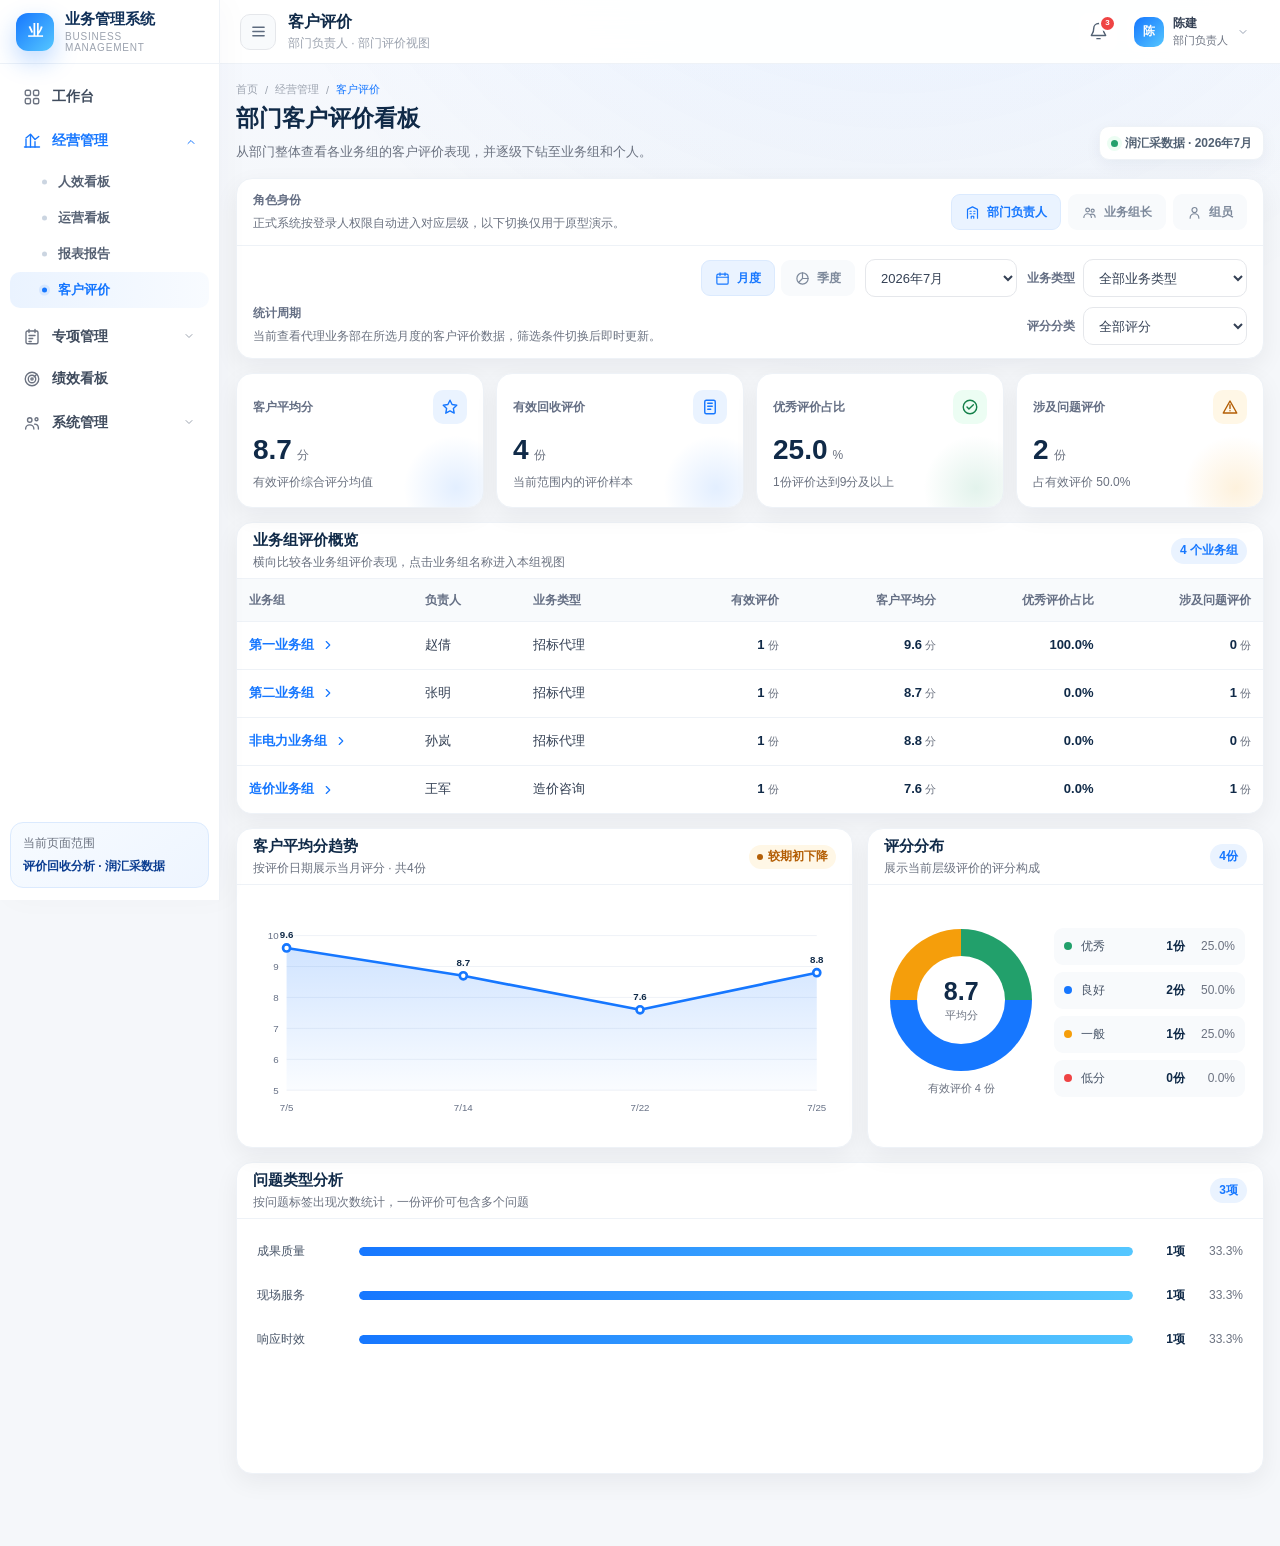
==== commit d471bb68: "feat: update business management prototype" ====
--- a/pages/customer-evaluation.html
+++ b/pages/customer-evaluation.html
@@ -46,184 +46,71 @@
         </div>
       </header>
 
-      <section class="app-content ce-page">
-        <div class="page-header">
-          <div class="page-title">
-            <div class="breadcrumb">
-              <span>首页</span><span>/</span><span>经营管理</span><span>/</span><span class="current">客户评价</span>
+      <section class="app-content">
+        <div class="ce-page">
+          <header class="page-header ce-page-header">
+            <div class="page-title">
+              <div class="breadcrumb" id="ceBreadcrumb" aria-label="当前位置"></div>
+              <h1 id="cePageTitle">部门客户评价看板</h1>
+              <p id="cePageDescription">从部门整体查看各业务组的客户评价表现，并逐级下钻至业务组和个人。</p>
             </div>
-            <h1>评价回收分析</h1>
-            <p>分析客户平均分、评分结构与主要问题类型，帮助业务组识别服务表现和重点改进方向。</p>
-          </div>
-          <div class="ce-source-note">
-            <span class="ce-source-icon">
-              <svg viewBox="0 0 24 24" aria-hidden="true"><ellipse cx="12" cy="5" rx="8" ry="3"/><path d="M4 5v6c0 1.7 3.6 3 8 3s8-1.3 8-3V5M4 11v6c0 1.7 3.6 3 8 3s8-1.3 8-3v-6"/></svg>
-            </span>
-            <div><span>数据来源</span><strong>润汇采</strong></div>
-          </div>
-        </div>
+            <div class="page-actions ce-page-actions" id="cePageActions"></div>
+          </header>
 
-        <section class="panel dashboard-control-panel ce-filter-panel" aria-label="演示身份与评价筛选条件">
-          <div class="dashboard-role-row">
-            <div class="dashboard-control-copy">
-              <span class="field-label">演示身份</span>
-              <p id="ceRoleHint">原型按身份切换部门、业务组和个人的可查看范围。</p>
+          <section class="panel dashboard-control-panel ce-filter-panel" aria-label="角色身份与评价统计条件">
+            <div class="dashboard-role-row">
+              <div class="dashboard-control-copy">
+                <span class="field-label">角色身份</span>
+                <p id="ceRoleHint">正式系统按登录人权限自动进入对应层级，以下切换仅用于原型演示。</p>
+              </div>
+              <div class="dashboard-role-tabs" id="ceRoleTabs" aria-label="切换角色身份"></div>
             </div>
-            <div class="dashboard-role-tabs" id="ceRoleTabs" aria-label="切换演示身份"></div>
-          </div>
-          <div class="dashboard-filter-row ce-dashboard-filter-row">
-            <div class="dashboard-control-copy">
-              <span class="field-label">统计周期</span>
-              <p>月度与季度评价分开统计，其他条件按当前身份的可查看范围筛选。</p>
-            </div>
-            <form class="ce-filter-grid" id="ceFilterForm">
-              <div class="dashboard-period-controls ce-period-filter">
-                <div class="dashboard-period-tabs" id="cePeriodTypeTabs" aria-label="切换评价统计周期">
-                  <button type="button" class="dashboard-period-tab active" data-period-type="月度" aria-pressed="true">
-                    <svg viewBox="0 0 24 24" aria-hidden="true"><rect x="3" y="5" width="18" height="16" rx="2"/><path d="M16 3v4M8 3v4M3 10h18"/></svg>
-                    月度
-                  </button>
-                  <button type="button" class="dashboard-period-tab" data-period-type="季度" aria-pressed="false">
-                    <svg viewBox="0 0 24 24" aria-hidden="true"><circle cx="12" cy="12" r="9"/><path d="M12 3v9h9M12 12 6 18"/></svg>
-                    季度
-                  </button>
+            <div class="dashboard-filter-row">
+              <div class="dashboard-control-copy">
+                <span class="field-label">统计周期</span>
+                <p id="ceScopeHint">当前查看代理业务部在所选统计周期的客户评价数据。</p>
+              </div>
+              <div class="dashboard-extra-filters ce-extra-filters">
+                <div class="dashboard-period-controls">
+                  <div class="dashboard-period-tabs" id="cePeriodTypeTabs" aria-label="切换评价统计周期">
+                    <button type="button" class="dashboard-period-tab active" data-period-type="月度" aria-pressed="true">
+                      <svg viewBox="0 0 24 24" aria-hidden="true"><rect x="3" y="5" width="18" height="16" rx="2"/><path d="M16 3v4M8 3v4M3 10h18"/></svg>
+                      月度
+                    </button>
+                    <button type="button" class="dashboard-period-tab" data-period-type="季度" aria-pressed="false">
+                      <svg viewBox="0 0 24 24" aria-hidden="true"><circle cx="12" cy="12" r="9"/><path d="M12 3v9h9M12 12 6 18"/></svg>
+                      季度
+                    </button>
+                  </div>
+                  <label class="dashboard-period-value">
+                    <span class="sr-only">选择评价统计周期</span>
+                    <select class="form-select" id="cePeriodValueSelect" aria-label="选择评价统计周期"></select>
+                  </label>
                 </div>
-                <label class="dashboard-period-value">
-                  <span class="sr-only">选择评价统计周期</span>
-                  <select class="form-select" id="cePeriodValueSelect"></select>
+                <label class="dashboard-filter-field dashboard-inline-filter ce-inline-filter">
+                  <span class="field-label">业务类型</span>
+                  <select class="form-select" id="ceBusinessFilter" aria-label="选择业务类型">
+                    <option value="全部">全部业务类型</option>
+                    <option value="招标代理">招标代理</option>
+                    <option value="造价咨询">造价咨询</option>
+                  </select>
+                </label>
+                <label class="dashboard-filter-field dashboard-inline-filter ce-inline-filter">
+                  <span class="field-label">评分分类</span>
+                  <select class="form-select" id="ceRatingFilter" aria-label="选择评分分类">
+                    <option value="全部">全部评分</option>
+                    <option value="优秀">优秀（9—10分）</option>
+                    <option value="良好">良好（8—8.9分）</option>
+                    <option value="一般">一般（6—7.9分）</option>
+                    <option value="低分">低分（6分以下）</option>
+                  </select>
                 </label>
               </div>
-              <label class="ce-filter-field">
-                <span class="field-label">业务组</span>
-                <select class="form-select" id="ceGroupFilter">
-                  <option value="全部">全部业务组</option>
-                  <option value="招标一组">招标一组</option>
-                  <option value="招标二组">招标二组</option>
-                  <option value="造价咨询组">造价咨询组</option>
-                </select>
-              </label>
-              <label class="ce-filter-field">
-                <span class="field-label">业务类型</span>
-                <select class="form-select" id="ceBusinessFilter">
-                  <option value="全部">全部业务类型</option>
-                  <option value="招标代理">招标代理</option>
-                  <option value="造价咨询">造价咨询</option>
-                </select>
-              </label>
-              <label class="ce-filter-field">
-                <span class="field-label">项目经理</span>
-                <select class="form-select" id="ceManagerFilter">
-                  <option value="全部">全部项目经理</option>
-                </select>
-              </label>
-              <label class="ce-filter-field">
-                <span class="field-label">评分分类</span>
-                <select class="form-select" id="ceRatingFilter">
-                  <option value="全部">全部评分</option>
-                  <option value="优秀">优秀（9—10分）</option>
-                  <option value="良好">良好（8—8.9分）</option>
-                  <option value="一般">一般（6—7.9分）</option>
-                  <option value="低分">低分（6分以下）</option>
-                </select>
-              </label>
-              <div class="ce-filter-actions">
-                <button type="reset" class="ghost-btn" id="ceResetButton">
-                  <svg viewBox="0 0 24 24" aria-hidden="true"><path d="M4 4v6h6"/><path d="M5.5 15a7 7 0 1 0 1-8L4 10"/></svg>
-                  重置
-                </button>
-                <button type="submit" class="primary-btn">
-                  <svg viewBox="0 0 24 24" aria-hidden="true"><circle cx="11" cy="11" r="7"/><path d="m20 20-4-4"/></svg>
-                  查询
-                </button>
-              </div>
-            </form>
-          </div>
-        </section>
+            </div>
+          </section>
 
-        <section class="ce-summary-grid" id="ceSummaryCards" aria-label="评价概览"></section>
-
-        <section class="ce-analysis-grid primary-analysis">
-          <article class="panel ce-chart-panel">
-            <div class="panel-head">
-              <div>
-                <h2>客户平均分趋势</h2>
-                <p id="ceTrendDescription">按月展示有效评价平均分</p>
-              </div>
-              <span class="status-tag normal" id="ceTrendTag">整体稳定</span>
-            </div>
-            <div class="ce-chart-body ce-trend-chart" id="ceScoreTrend"></div>
-          </article>
-
-          <article class="panel ce-chart-panel">
-            <div class="panel-head">
-              <div>
-                <h2>评分分布</h2>
-                <p>点击评分分类筛选评价明细</p>
-              </div>
-              <span class="ce-panel-total" id="ceRatingTotal">0份</span>
-            </div>
-            <div class="ce-rating-body" id="ceRatingDistribution"></div>
-          </article>
-        </section>
-
-        <section class="ce-analysis-grid secondary-analysis">
-          <article class="panel ce-chart-panel">
-            <div class="panel-head">
-              <div>
-                <h2>问题类型分析</h2>
-                <p>按问题标签出现次数统计，一份评价可包含多个问题</p>
-              </div>
-              <span class="ce-panel-total" id="ceProblemTotal">0项</span>
-            </div>
-            <div class="ce-chart-body" id="ceProblemAnalysis"></div>
-          </article>
-
-          <article class="panel ce-chart-panel">
-            <div class="panel-head">
-              <div>
-                <h2>业务组评价对比</h2>
-                <p>对比各业务组平均分及有效评价数量</p>
-              </div>
-            </div>
-            <div class="ce-chart-body" id="ceGroupComparison"></div>
-          </article>
-        </section>
-
-        <section class="panel ce-detail-panel">
-          <div class="panel-head ce-detail-head">
-            <div>
-              <h2>评价明细</h2>
-              <p id="ceDetailDescription">展示当前分析条件下的有效评价记录</p>
-            </div>
-            <span class="status-tag pending" id="ceDetailCount" aria-live="polite">共0条</span>
-          </div>
-          <div class="ce-table-context hidden" id="ceTableContext">
-            <span id="ceContextText"></span>
-            <button type="button" id="ceClearContext">
-              <svg viewBox="0 0 24 24" aria-hidden="true"><path d="M6 6l12 12M18 6 6 18"/></svg>
-              清除图表筛选
-            </button>
-          </div>
-          <div class="ce-table-wrap">
-            <table class="ce-table">
-              <thead>
-                <tr>
-                  <th>评价日期</th>
-                  <th>项目／标段</th>
-                  <th>业务组</th>
-                  <th>项目经理</th>
-                  <th>客户名称</th>
-                  <th>综合评分</th>
-                  <th>评分分类</th>
-                  <th>问题类型</th>
-                  <th>操作</th>
-                </tr>
-              </thead>
-              <tbody id="ceDetailRows"></tbody>
-            </table>
-          </div>
-          <div class="ce-pagination" id="cePagination"></div>
-        </section>
+          <div id="ceContent" aria-live="polite"></div>
+        </div>
       </section>
     </main>
   </div>
--- a/assets/css/theme.css
+++ b/assets/css/theme.css
@@ -38,6 +38,9 @@
   --font-size-body: 13px;
   --font-size-control: 13px;
   --font-size-section: 14px;
+  --font-size-panel-title: 15px;
+  --font-size-page-title: 23px;
+  --font-size-dialog-title: 18px;
   --sidebar-width: 236px;
   --sidebar-collapsed-width: 76px;
   --topbar-height: 64px;
--- a/assets/css/layout.css
+++ b/assets/css/layout.css
@@ -240,7 +240,7 @@
   display: block;
   margin-bottom: 5px;
   color: var(--muted);
-  font-size: 11px;
+  font-size: var(--font-size-secondary);
 }
 
 .sidebar-scope strong {
@@ -324,7 +324,7 @@
   display: block;
   margin-top: 2px;
   color: var(--weak);
-  font-size: 11px;
+  font-size: var(--font-size-secondary);
 }
 
 .topbar-actions {
@@ -404,12 +404,12 @@
 }
 
 .user-copy strong {
-  font-size: 12px;
+  font-size: var(--font-size-secondary);
 }
 
 .user-copy span {
   color: var(--muted);
-  font-size: 10px;
+  font-size: var(--font-size-caption);
 }
 
 .user-trigger .chevron {
@@ -431,6 +431,56 @@
   stroke-width: 2;
   stroke-linecap: round;
   stroke-linejoin: round;
+}
+
+.topbar-message-trigger {
+  position: relative;
+  width: 38px;
+  height: 38px;
+  display: inline-flex;
+  align-items: center;
+  justify-content: center;
+  padding: 0;
+  color: #526173;
+  background: #fff;
+  border: 1px solid transparent;
+  border-radius: 11px;
+}
+
+.topbar-message-trigger:hover,
+.topbar-message-trigger.is-open {
+  color: var(--primary);
+  background: var(--primary-hover-bg);
+  border-color: var(--primary-border-soft);
+}
+
+.topbar-message-trigger > svg {
+  width: 19px;
+  height: 19px;
+  fill: none;
+  stroke: currentColor;
+  stroke-width: 1.8;
+  stroke-linecap: round;
+  stroke-linejoin: round;
+}
+
+.message-unread-badge {
+  position: absolute;
+  top: 1px;
+  right: 0;
+  min-width: 17px;
+  height: 17px;
+  display: inline-flex;
+  align-items: center;
+  justify-content: center;
+  padding: 0 4px;
+  color: #fff;
+  background: var(--red);
+  border: 2px solid #fff;
+  border-radius: 999px;
+  font-size: 8px;
+  font-weight: 800;
+  line-height: 1;
 }
 
 .user-menu {
@@ -615,7 +665,7 @@
 .page-title h1 {
   margin: 0;
   color: var(--heading);
-  font-size: 23px;
+  font-size: var(--font-size-page-title);
   line-height: 1.3;
 }
 
@@ -647,7 +697,7 @@
   padding: 0 13px;
   border: 1px solid transparent;
   border-radius: var(--radius-control);
-  font-size: 13px;
+  font-size: var(--font-size-control);
   font-weight: 700;
   white-space: nowrap;
 }
@@ -724,13 +774,13 @@
 .panel-head h3 {
   margin: 0;
   color: var(--heading);
-  font-size: 15px;
+  font-size: var(--font-size-panel-title);
 }
 
 .panel-head p {
   margin: 4px 0 0;
   color: var(--muted);
-  font-size: 11px;
+  font-size: var(--font-size-secondary);
 }
 
 .search-input,
@@ -763,7 +813,7 @@
   display: block;
   margin-bottom: 6px;
   color: #667085;
-  font-size: 11px;
+  font-size: var(--font-size-secondary);
   font-weight: 700;
 }
 
@@ -774,7 +824,7 @@
   gap: 5px;
   padding: 0 8px;
   border-radius: 999px;
-  font-size: 11px;
+  font-size: var(--font-size-secondary);
   font-weight: 700;
 }
 
@@ -886,7 +936,7 @@
 .modal-head h3 {
   margin: 0;
   color: var(--heading);
-  font-size: 18px;
+  font-size: var(--font-size-dialog-title);
 }
 
 .modal-head p {
@@ -1016,7 +1066,7 @@
   background: #f8fafc;
   border: 1px solid var(--line);
   border-radius: 10px;
-  font-size: 11px;
+  font-size: var(--font-size-secondary);
   line-height: 1.65;
 }
 
@@ -1054,7 +1104,7 @@
 .drawer-head h2 {
   margin: 0;
   color: var(--heading);
-  font-size: 18px;
+  font-size: var(--font-size-dialog-title);
 }
 
 .drawer-head p {
@@ -1080,6 +1130,303 @@
   border-top: 1px solid var(--line);
 }
 
+body.has-message-center {
+  overflow: hidden;
+}
+
+.message-center-drawer {
+  width: min(480px, 94vw);
+}
+
+.message-center-head {
+  align-items: center;
+}
+
+.message-center-title,
+.message-center-head-actions,
+.message-center-card-head > div,
+.message-center-actions {
+  display: flex;
+  align-items: center;
+}
+
+.message-center-title {
+  gap: 11px;
+}
+
+.message-center-title-icon {
+  width: 38px;
+  height: 38px;
+  flex: 0 0 auto;
+  display: inline-flex;
+  align-items: center;
+  justify-content: center;
+  color: var(--primary);
+  background: var(--primary-soft);
+  border-radius: 11px;
+}
+
+.message-center-title-icon svg {
+  width: 19px;
+  height: 19px;
+  fill: none;
+  stroke: currentColor;
+  stroke-width: 1.8;
+  stroke-linecap: round;
+  stroke-linejoin: round;
+}
+
+.message-center-head-actions {
+  gap: 7px;
+}
+
+.message-center-mark-all {
+  min-height: 32px;
+  display: inline-flex;
+  align-items: center;
+  gap: 5px;
+  padding: 0 9px;
+  color: #526173;
+  background: #fff;
+  border: 1px solid var(--border);
+  border-radius: 8px;
+  font-size: var(--font-size-secondary);
+  font-weight: 700;
+}
+
+.message-center-mark-all:hover {
+  color: var(--primary);
+  background: var(--primary-hover-bg);
+  border-color: var(--primary-border);
+}
+
+.message-center-mark-all svg,
+.message-center-read svg,
+.message-center-action svg {
+  width: 14px;
+  height: 14px;
+  fill: none;
+  stroke: currentColor;
+  stroke-width: 1.9;
+  stroke-linecap: round;
+  stroke-linejoin: round;
+}
+
+.message-center-list {
+  padding: 12px 16px 22px;
+  background: #f8fafc;
+}
+
+.message-center-card {
+  position: relative;
+  margin-bottom: 10px;
+  padding: 14px 14px 13px 16px;
+  background: #fff;
+  border: 1px solid var(--line);
+  border-radius: 12px;
+  box-shadow: 0 4px 14px rgba(15, 23, 42, 0.04);
+}
+
+.message-center-card::before {
+  content: "";
+  position: absolute;
+  inset: 12px auto 12px 0;
+  width: 3px;
+  background: #98a2b3;
+  border-radius: 0 4px 4px 0;
+}
+
+.message-center-card.unread {
+  border-color: var(--primary-border-soft);
+  box-shadow: 0 7px 20px rgba(31, 111, 235, 0.08);
+}
+
+.message-center-card.action::before {
+  background: var(--orange);
+}
+
+.message-center-card.overdue::before {
+  background: var(--red);
+}
+
+.message-center-card.handled::before {
+  background: var(--green);
+}
+
+.message-center-card:last-child {
+  margin-bottom: 0;
+}
+
+.message-center-card-head {
+  min-height: 24px;
+  display: flex;
+  align-items: center;
+  justify-content: space-between;
+  gap: 10px;
+}
+
+.message-center-card-head > div {
+  gap: 8px;
+}
+
+.message-center-card-head time {
+  color: var(--weak);
+  font-size: var(--font-size-caption);
+}
+
+.message-center-status {
+  min-height: 22px;
+  display: inline-flex;
+  align-items: center;
+  gap: 5px;
+  padding: 0 7px;
+  border-radius: 999px;
+  font-size: var(--font-size-secondary);
+  font-weight: 700;
+}
+
+.message-center-status::before {
+  content: "";
+  width: 5px;
+  height: 5px;
+  background: currentColor;
+  border-radius: 50%;
+}
+
+.message-center-status.action {
+  color: #b45f06;
+  background: var(--orange-soft);
+}
+
+.message-center-status.overdue {
+  color: #d92d20;
+  background: var(--red-soft);
+}
+
+.message-center-status.handled {
+  color: #14804a;
+  background: var(--green-soft);
+}
+
+.message-center-read {
+  width: 28px;
+  height: 28px;
+  display: inline-flex;
+  align-items: center;
+  justify-content: center;
+  padding: 0;
+  color: #667085;
+  background: #f8fafc;
+  border: 1px solid var(--line);
+  border-radius: 8px;
+}
+
+.message-center-read:hover {
+  color: var(--primary);
+  border-color: var(--primary-border);
+}
+
+.message-center-card h3 {
+  margin: 9px 0 0;
+  color: var(--heading);
+  font-size: var(--font-size-body);
+}
+
+.message-center-card > p {
+  margin: 6px 0 0;
+  color: #526173;
+  font-size: var(--font-size-secondary);
+  line-height: 1.65;
+}
+
+.message-center-meta {
+  display: flex;
+  flex-wrap: wrap;
+  gap: 5px 12px;
+  margin-top: 9px;
+  color: var(--muted);
+  font-size: var(--font-size-caption);
+}
+
+.message-center-meta strong {
+  color: #475467;
+}
+
+.message-center-actions {
+  justify-content: flex-end;
+  gap: 7px;
+  margin-top: 11px;
+  padding-top: 10px;
+  border-top: 1px dashed var(--line);
+}
+
+.message-center-action {
+  min-height: 31px;
+  display: inline-flex;
+  align-items: center;
+  justify-content: center;
+  gap: 5px;
+  padding: 0 9px;
+  color: #526173;
+  background: #fff;
+  border: 1px solid var(--border);
+  border-radius: 8px;
+  font-size: var(--font-size-secondary);
+  font-weight: 700;
+}
+
+.message-center-action:hover {
+  color: var(--primary);
+  border-color: var(--primary-border);
+}
+
+.message-center-action.primary {
+  color: #fff;
+  background: var(--primary);
+  border-color: var(--primary);
+}
+
+.message-center-action.primary:hover {
+  color: #fff;
+  background: #0969da;
+  border-color: #0969da;
+  box-shadow: 0 5px 12px rgba(var(--primary-rgb), 0.18);
+}
+
+.message-center-empty {
+  min-height: 280px;
+  display: flex;
+  flex-direction: column;
+  align-items: center;
+  justify-content: center;
+  color: #14804a;
+}
+
+.message-center-empty > svg {
+  width: 36px;
+  height: 36px;
+  margin-bottom: 12px;
+  fill: none;
+  stroke: currentColor;
+  stroke-width: 1.6;
+}
+
+.message-center-empty strong,
+.message-center-empty span {
+  display: block;
+}
+
+.message-center-empty strong {
+  color: var(--heading);
+  font-size: var(--font-size-body);
+}
+
+.message-center-empty span {
+  margin-top: 5px;
+  color: var(--muted);
+  font-size: var(--font-size-secondary);
+}
+
 @media (max-width: 1360px) {
   :root {
     --sidebar-width: 220px;
--- a/assets/css/dashboard-controls.css
+++ b/assets/css/dashboard-controls.css
@@ -28,7 +28,7 @@
 .dashboard-control-copy p {
   margin: 5px 0 0;
   color: var(--muted);
-  font-size: 11px;
+  font-size: var(--font-size-secondary);
   line-height: 1.5;
 }
 
@@ -61,7 +61,7 @@
   background: #f8fafc;
   border: 1px solid transparent;
   border-radius: 9px;
-  font-size: 11px;
+  font-size: var(--font-size-secondary);
   font-weight: 700;
   white-space: nowrap;
   transition:
@@ -178,6 +178,153 @@
   cursor: not-allowed;
 }
 
+.dashboard-organization-panel {
+  margin-bottom: 14px;
+  overflow: hidden;
+}
+
+.dashboard-organization-count.dashboard-organization-count {
+  min-height: 26px;
+  display: inline-flex;
+  align-items: center;
+  padding: 0 9px;
+  color: var(--primary);
+  background: var(--primary-soft);
+  border: 0;
+  border-radius: 999px;
+  font-size: var(--font-size-secondary);
+  font-weight: 800;
+  white-space: nowrap;
+}
+
+.dashboard-organization-table-wrap {
+  width: 100%;
+  overflow-x: auto;
+}
+
+.dashboard-organization-table.dashboard-organization-table {
+  width: 100%;
+  min-width: 960px;
+  border-collapse: collapse;
+  border-spacing: 0;
+  table-layout: fixed;
+}
+
+.dashboard-organization-table.dashboard-organization-table th,
+.dashboard-organization-table.dashboard-organization-table td {
+  height: 48px;
+  padding: 0 12px;
+  color: #344054;
+  background: #fff;
+  border-bottom: 1px solid var(--line);
+  font-size: var(--font-size-body);
+  line-height: 1.4;
+  text-align: right;
+  vertical-align: middle;
+  white-space: nowrap;
+}
+
+.dashboard-organization-table.dashboard-organization-table th {
+  height: 42px;
+  color: #667085;
+  background: #f8fafc;
+  font-size: var(--font-size-secondary);
+  font-weight: 800;
+}
+
+.dashboard-organization-table.dashboard-organization-table th:first-child,
+.dashboard-organization-table.dashboard-organization-table th:nth-child(2),
+.dashboard-organization-table.dashboard-organization-table td:first-child,
+.dashboard-organization-table.dashboard-organization-table td:nth-child(2) {
+  text-align: left;
+}
+
+.dashboard-organization-table.dashboard-organization-table .dashboard-organization-text {
+  text-align: left;
+}
+
+.dashboard-organization-table.dashboard-organization-table .people-cell,
+.dashboard-organization-table.dashboard-organization-table .operation-table-center {
+  text-align: center;
+}
+
+.dashboard-organization-table.dashboard-organization-table tbody tr:last-child td {
+  border-bottom: 0;
+}
+
+.dashboard-organization-table.dashboard-organization-table tbody tr:hover td {
+  background: var(--primary-hover-bg);
+}
+
+.dashboard-organization-link.dashboard-organization-link {
+  display: inline-flex;
+  align-items: center;
+  gap: 7px;
+  max-width: 100%;
+  padding: 0;
+  color: var(--primary);
+  background: transparent;
+  border: 0;
+  font-size: var(--font-size-body);
+  font-weight: 800;
+  line-height: 1.4;
+  text-align: left;
+  white-space: nowrap;
+}
+
+.dashboard-organization-link.dashboard-organization-link:hover {
+  color: #095fc7;
+  text-decoration: none;
+}
+
+.dashboard-organization-link.dashboard-organization-link svg {
+  width: 14px;
+  height: 14px;
+  flex: 0 0 auto;
+  fill: none;
+  stroke: currentColor;
+  stroke-width: 2;
+  stroke-linecap: round;
+  stroke-linejoin: round;
+  transition: transform 0.16s ease;
+}
+
+.dashboard-organization-link.dashboard-organization-link:hover svg {
+  transform: translateX(2px);
+}
+
+.dashboard-organization-table .efficiency-table-value {
+  display: inline-flex;
+  align-items: baseline;
+  justify-content: flex-end;
+  gap: 6px;
+  white-space: nowrap;
+}
+
+.dashboard-organization-table .efficiency-table-value strong,
+.dashboard-organization-table .efficiency-table-value span {
+  display: inline;
+  margin: 0;
+}
+
+.dashboard-organization-table .efficiency-table-value strong,
+.dashboard-organization-table .ce-table-number,
+.dashboard-organization-table .operation-table-metric-value,
+.dashboard-organization-table .operation-table-score {
+  color: var(--heading);
+  font-size: var(--font-size-body);
+  font-variant-numeric: tabular-nums;
+}
+
+.dashboard-organization-table .efficiency-table-value span,
+.dashboard-organization-table .ce-table-unit {
+  font-size: var(--font-size-caption);
+}
+
+.dashboard-organization-table.operation-group-overview-table {
+  min-width: 1040px;
+}
+
 @media (max-width: 1180px) {
   .dashboard-role-row,
   .dashboard-filter-row {
--- a/assets/css/customer-evaluation.css
+++ b/assets/css/customer-evaluation.css
@@ -1,33 +1,123 @@
 .ce-page {
+  width: 100%;
   padding-bottom: 34px;
 }
 
-.ce-source-note {
-  min-width: 164px;
-  display: flex;
-  align-items: center;
-  gap: 10px;
-  margin-top: 15px;
-  padding: 10px 13px;
-  background: var(--primary-panel-bg);
+.ce-page-header {
+  align-items: flex-end;
+}
+
+.ce-page-actions {
+  min-height: 38px;
+  padding-top: 0;
+}
+
+.ce-source-status {
+  min-height: 34px;
+  display: inline-flex;
+  align-items: center;
+  gap: 7px;
+  padding: 0 11px;
+  color: #526173;
+  background: #fff;
+  border: 1px solid var(--line);
+  border-radius: 10px;
+  box-shadow: 0 5px 16px rgba(15, 42, 72, 0.05);
+  font-size: var(--font-size-secondary);
+  font-weight: 700;
+}
+
+.ce-source-status::before {
+  content: "";
+  width: 7px;
+  height: 7px;
+  background: var(--green);
+  border-radius: 999px;
+  box-shadow: 0 0 0 4px var(--green-soft);
+}
+
+.ce-breadcrumb-button {
+  display: inline-flex;
+  align-items: center;
+  padding: 0;
+  color: var(--weak);
+  background: transparent;
+  border: 0;
+  font-size: inherit;
+}
+
+.ce-breadcrumb-button:hover {
+  color: var(--primary);
+}
+
+.ce-breadcrumb-current {
+  color: var(--primary);
+}
+
+.ce-extra-filters {
+  justify-content: flex-end;
+}
+
+.ce-filter-panel {
+  overflow: hidden;
+  margin-bottom: 14px;
+  padding: 0;
+}
+
+.ce-inline-filter {
+  flex: 0 1 220px;
+}
+
+.ce-panel-total {
+  display: inline-flex;
+  align-items: center;
+  justify-content: center;
+  min-height: 25px;
+  padding: 0 9px;
+  color: var(--primary);
+  background: var(--primary-soft);
+  border-radius: 999px;
+  font-size: var(--font-size-secondary);
+  font-weight: 700;
+}
+
+.ce-context-banner {
+  min-height: 104px;
+  display: flex;
+  align-items: center;
+  justify-content: space-between;
+  gap: 20px;
+  margin-bottom: 14px;
+  padding: 17px 18px;
+  background:
+    radial-gradient(circle at 92% 20%, rgba(var(--primary-rgb), 0.12), transparent 24%),
+    linear-gradient(135deg, #ffffff 0%, #f6faff 100%);
+}
+
+.ce-context-main {
+  min-width: 0;
+  display: flex;
+  align-items: center;
+  gap: 13px;
+}
+
+.ce-context-icon,
+.ce-person-avatar {
+  flex: 0 0 auto;
+  width: 46px;
+  height: 46px;
+  display: inline-flex;
+  align-items: center;
+  justify-content: center;
+  color: var(--primary);
+  background: var(--primary-soft);
   border: 1px solid var(--primary-border-soft);
-  border-radius: 12px;
-}
-
-.ce-source-icon {
-  width: 34px;
-  height: 34px;
-  display: inline-flex;
-  align-items: center;
-  justify-content: center;
-  color: var(--primary);
-  background: var(--primary-soft);
-  border-radius: 10px;
-}
-
-.ce-source-icon svg {
-  width: 18px;
-  height: 18px;
+  border-radius: 13px;
+}
+
+.ce-context-icon svg {
+  width: 22px;
+  height: 22px;
   fill: none;
   stroke: currentColor;
   stroke-width: 1.8;
@@ -35,73 +125,250 @@
   stroke-linejoin: round;
 }
 
-.ce-source-note div span,
-.ce-source-note div strong {
+.ce-person-avatar {
+  color: #fff;
+  background: linear-gradient(135deg, var(--primary), #55a4ff);
+  border: 0;
+  box-shadow: 0 8px 20px var(--primary-shadow);
+  font-size: 18px;
+  font-weight: 800;
+}
+
+.ce-context-copy {
+  min-width: 0;
+}
+
+.ce-context-kicker {
   display: block;
-}
-
-.ce-source-note div span {
-  color: var(--muted);
-  font-size: 10px;
-}
-
-.ce-source-note div strong {
-  margin-top: 3px;
+  margin-bottom: 5px;
+  color: var(--primary);
+  font-size: var(--font-size-secondary);
+  font-weight: 800;
+}
+
+.ce-context-copy h2 {
+  margin: 0;
   color: var(--heading);
-  font-size: 13px;
-}
-
-.ce-filter-panel {
+  font-size: 17px;
+}
+
+.ce-context-copy p {
+  margin: 5px 0 0;
+  color: var(--muted);
+  font-size: var(--font-size-secondary);
+}
+
+.ce-context-stats {
+  display: flex;
+  align-items: stretch;
+  gap: 10px;
+}
+
+.ce-context-stat {
+  min-width: 104px;
+  padding: 10px 12px;
+  background: rgba(255, 255, 255, 0.82);
+  border: 1px solid var(--line);
+  border-radius: 11px;
+}
+
+.ce-context-stat span,
+.ce-context-stat strong {
+  display: block;
+}
+
+.ce-context-stat span {
+  color: var(--muted);
+  font-size: var(--font-size-caption);
+}
+
+.ce-context-stat strong {
+  margin-top: 4px;
+  color: var(--heading);
+  font-size: var(--font-size-body);
+}
+
+.ce-hierarchy-panel {
   overflow: hidden;
   margin-bottom: 14px;
-  padding: 0;
-}
-
-.ce-panel-total {
-  display: inline-flex;
-  align-items: center;
-  justify-content: center;
-  min-height: 25px;
+}
+
+.ce-count-tag {
+  min-height: 26px;
+  display: inline-flex;
+  align-items: center;
   padding: 0 9px;
   color: var(--primary);
   background: var(--primary-soft);
   border-radius: 999px;
-  font-size: 10px;
-  font-weight: 700;
-}
-
-.ce-filter-grid {
+  font-size: var(--font-size-secondary);
+  font-weight: 800;
+}
+
+.ce-hierarchy-table-wrap {
+  overflow-x: auto;
+}
+
+.ce-hierarchy-table {
+  width: 100%;
+  min-width: 920px;
+  border-collapse: collapse;
+  table-layout: fixed;
+}
+
+.ce-hierarchy-table th,
+.ce-hierarchy-table td {
+  padding: 11px 13px;
+  border-bottom: 1px solid var(--line);
+  text-align: left;
+  vertical-align: middle;
+}
+
+.ce-hierarchy-table th {
+  color: #667085;
+  background: #f8fafc;
+  font-size: var(--font-size-secondary);
+  font-weight: 800;
+  white-space: nowrap;
+}
+
+.ce-hierarchy-table td {
+  color: #344054;
+  font-size: var(--font-size-body);
+}
+
+.ce-hierarchy-table tbody tr:last-child td {
+  border-bottom: 0;
+}
+
+.ce-hierarchy-table tbody tr {
+  transition: background-color 0.16s ease;
+}
+
+.ce-hierarchy-table tbody tr:hover {
+  background: #fbfdff;
+}
+
+.ce-hierarchy-table .numeric-cell {
+  text-align: right;
+}
+
+.ce-name-button {
+  display: inline-flex;
+  align-items: center;
+  gap: 7px;
+  max-width: 100%;
+  padding: 0;
+  color: var(--primary);
+  background: transparent;
+  border: 0;
+  font-size: var(--font-size-body);
+  font-weight: 800;
+  text-align: left;
+}
+
+.ce-name-button:hover {
+  color: #095fc7;
+}
+
+.ce-name-button svg {
+  flex: 0 0 auto;
+  width: 14px;
+  height: 14px;
+  fill: none;
+  stroke: currentColor;
+  stroke-width: 2;
+  stroke-linecap: round;
+  stroke-linejoin: round;
+  transition: transform 0.16s ease;
+}
+
+.ce-name-button:hover svg {
+  transform: translateX(2px);
+}
+
+.ce-person-cell {
   min-width: 0;
-  flex: 1;
-  display: grid;
-  grid-template-columns: minmax(286px, 1.8fr) repeat(4, minmax(126px, 1fr)) auto;
-  align-items: end;
-  gap: 10px;
-}
-
-.ce-filter-field {
+  display: flex;
+  align-items: center;
+  gap: 9px;
+}
+
+.ce-person-mini-avatar {
+  flex: 0 0 auto;
+  width: 29px;
+  height: 29px;
+  display: inline-flex;
+  align-items: center;
+  justify-content: center;
+  color: var(--primary);
+  background: var(--primary-soft);
+  border-radius: 9px;
+  font-size: var(--font-size-caption);
+  font-weight: 800;
+}
+
+.ce-person-copy {
   min-width: 0;
 }
 
-.ce-period-filter {
-  min-width: 286px;
-}
-
-.ce-filter-field .form-select {
-  width: 100%;
-  min-width: 0;
-}
-
-.ce-filter-field .form-select:disabled {
-  color: #98a2b3;
-  background: #f8fafc;
-  cursor: not-allowed;
-}
-
-.ce-filter-actions {
+.ce-person-copy button,
+.ce-person-copy span {
+  display: block;
+}
+
+.ce-person-name-button {
+  padding: 0;
+  color: var(--primary);
+  background: transparent;
+  border: 0;
+  font-size: var(--font-size-body);
+  font-weight: 800;
+}
+
+.ce-person-name-button:hover {
+  text-decoration: underline;
+  text-underline-offset: 2px;
+}
+
+.ce-person-copy span {
+  margin-top: 3px;
+  color: var(--muted);
+  font-size: var(--font-size-caption);
+}
+
+.ce-table-number {
+  color: var(--heading);
+  font-size: var(--font-size-body);
+}
+
+.ce-table-unit {
+  margin-left: 3px;
+  color: var(--muted);
+  font-size: var(--font-size-caption);
+}
+
+.ce-definition-note {
+  min-height: 42px;
   display: flex;
   align-items: center;
   gap: 7px;
+  padding: 9px 13px;
+  color: var(--muted);
+  background: #fbfcfe;
+  border-top: 1px solid var(--line);
+  font-size: var(--font-size-caption);
+}
+
+.ce-definition-note svg {
+  flex: 0 0 auto;
+  width: 15px;
+  height: 15px;
+  fill: none;
+  stroke: var(--primary);
+  stroke-width: 1.8;
+  stroke-linecap: round;
+  stroke-linejoin: round;
 }
 
 .ce-summary-grid {
@@ -209,7 +476,7 @@
 .ce-summary-foot {
   margin-top: 10px;
   color: var(--muted);
-  font-size: 11px;
+  font-size: var(--font-size-secondary);
 }
 
 .ce-analysis-grid {
@@ -222,12 +489,12 @@
   grid-template-columns: minmax(0, 1.65fr) minmax(320px, 0.85fr);
 }
 
-.ce-analysis-grid.secondary-analysis {
-  grid-template-columns: repeat(2, minmax(0, 1fr));
-}
-
 .ce-chart-panel {
   min-width: 0;
+}
+
+.ce-problem-panel {
+  margin-bottom: 14px;
 }
 
 .ce-chart-body {
@@ -329,14 +596,14 @@
 .ce-rating-donut-center span {
   margin-top: 2px;
   color: var(--muted);
-  font-size: 10px;
+  font-size: var(--font-size-caption);
 }
 
 .ce-rating-donut-wrap > span {
   display: block;
   margin-top: 10px;
   color: var(--muted);
-  font-size: 10px;
+  font-size: var(--font-size-caption);
 }
 
 .ce-rating-list {
@@ -357,7 +624,7 @@
   background: #f8fafc;
   border: 1px solid transparent;
   border-radius: 9px;
-  font-size: 11px;
+  font-size: var(--font-size-secondary);
   text-align: left;
   transition: color 0.16s ease, background 0.16s ease, border-color 0.16s ease;
 }
@@ -389,8 +656,7 @@
   color: var(--muted);
 }
 
-.ce-problem-list,
-.ce-group-list {
+.ce-problem-list {
   display: flex;
   flex-direction: column;
   gap: 12px;
@@ -408,7 +674,7 @@
   background: transparent;
   border: 0;
   border-radius: 8px;
-  font-size: 11px;
+  font-size: var(--font-size-secondary);
   text-align: left;
 }
 
@@ -445,45 +711,6 @@
 
 .ce-problem-row em {
   color: var(--muted);
-}
-
-.ce-group-row {
-  display: grid;
-  grid-template-columns: 92px minmax(120px, 1fr) 52px;
-  align-items: center;
-  gap: 11px;
-}
-
-.ce-group-copy span,
-.ce-group-copy strong {
-  display: block;
-}
-
-.ce-group-copy span {
-  overflow: hidden;
-  color: #475467;
-  font-size: 11px;
-  font-weight: 700;
-  white-space: nowrap;
-  text-overflow: ellipsis;
-}
-
-.ce-group-copy strong {
-  margin-top: 3px;
-  color: var(--muted);
-  font-size: 9px;
-  font-weight: 500;
-}
-
-.ce-group-row .ce-bar-track span {
-  background: linear-gradient(90deg, #6ea8ff, var(--primary));
-}
-
-.ce-group-score {
-  color: var(--heading);
-  font-size: 14px;
-  font-weight: 800;
-  text-align: right;
 }
 
 .ce-empty {
@@ -514,7 +741,7 @@
 
 .ce-empty span {
   margin-top: 5px;
-  font-size: 10px;
+  font-size: var(--font-size-secondary);
 }
 
 .ce-detail-panel {
@@ -535,7 +762,7 @@
   color: #475467;
   background: var(--primary-panel-bg);
   border-bottom: 1px solid var(--primary-border-soft);
-  font-size: 11px;
+  font-size: var(--font-size-secondary);
 }
 
 .ce-table-context button {
@@ -546,7 +773,7 @@
   color: var(--primary);
   background: transparent;
   border: 0;
-  font-size: 11px;
+  font-size: var(--font-size-secondary);
   font-weight: 700;
 }
 
@@ -565,7 +792,7 @@
 
 .ce-table {
   width: 100%;
-  min-width: 1080px;
+  min-width: 990px;
   border-collapse: collapse;
   table-layout: fixed;
 }
@@ -574,7 +801,7 @@
 .ce-table td {
   padding: 11px 10px;
   border-bottom: 1px solid var(--line);
-  font-size: 11px;
+  font-size: var(--font-size-secondary);
   text-align: left;
   vertical-align: middle;
 }
@@ -600,32 +827,33 @@
 
 .ce-table th:nth-child(2),
 .ce-table td:nth-child(2) {
-  width: 205px;
+  width: 242px;
 }
 
 .ce-table th:nth-child(3),
-.ce-table td:nth-child(3),
-.ce-table th:nth-child(5),
-.ce-table td:nth-child(5) {
+.ce-table td:nth-child(3) {
   width: 116px;
 }
 
 .ce-table th:nth-child(4),
 .ce-table td:nth-child(4) {
-  width: 88px;
-}
-
-.ce-table th:nth-child(6),
-.ce-table td:nth-child(6),
-.ce-table th:nth-child(7),
-.ce-table td:nth-child(7),
-.ce-table th:nth-child(9),
-.ce-table td:nth-child(9) {
-  width: 84px;
-}
-
+  width: 96px;
+}
+
+.ce-table th:nth-child(5),
+.ce-table td:nth-child(5),
 .ce-table th:nth-child(8),
 .ce-table td:nth-child(8) {
+  width: 84px;
+}
+
+.ce-table th:nth-child(6),
+.ce-table td:nth-child(6) {
+  width: 92px;
+}
+
+.ce-table th:nth-child(7),
+.ce-table td:nth-child(7) {
   width: 130px;
 }
 
@@ -639,13 +867,13 @@
 
 .ce-project-cell strong {
   color: var(--heading);
-  font-size: 11px;
+  font-size: var(--font-size-body);
 }
 
 .ce-project-cell span {
   margin-top: 4px;
   color: var(--muted);
-  font-size: 9px;
+  font-size: var(--font-size-caption);
 }
 
 .ce-score {
@@ -661,7 +889,7 @@
   min-height: 24px;
   padding: 0 8px;
   border-radius: 999px;
-  font-size: 10px;
+  font-size: var(--font-size-secondary);
   font-weight: 700;
 }
 
@@ -700,7 +928,7 @@
   color: #b45f06;
   background: var(--orange-soft);
   border-radius: 6px;
-  font-size: 9px;
+  font-size: var(--font-size-secondary);
 }
 
 .ce-no-problem {
@@ -715,7 +943,7 @@
   color: var(--primary);
   background: transparent;
   border: 0;
-  font-size: 11px;
+  font-size: var(--font-size-secondary);
   font-weight: 700;
 }
 
@@ -746,7 +974,7 @@
 
 .ce-page-info {
   color: var(--muted);
-  font-size: 11px;
+  font-size: var(--font-size-secondary);
 }
 
 .ce-page-button {
@@ -759,7 +987,7 @@
   background: #fff;
   border: 1px solid var(--border);
   border-radius: 8px;
-  font-size: 10px;
+  font-size: var(--font-size-secondary);
   font-weight: 700;
 }
 
@@ -796,7 +1024,7 @@
 
 .ce-drawer-score-copy span {
   color: var(--muted);
-  font-size: 11px;
+  font-size: var(--font-size-secondary);
 }
 
 .ce-drawer-score-copy strong {
@@ -851,7 +1079,7 @@
 
 .ce-drawer-field span {
   color: var(--muted);
-  font-size: 10px;
+  font-size: var(--font-size-secondary);
 }
 
 .ce-drawer-field strong {
@@ -872,16 +1100,8 @@
 }
 
 @media (max-width: 1360px) {
-  .ce-filter-grid {
-    grid-template-columns: repeat(3, minmax(150px, 1fr));
-  }
-
-  .ce-period-filter {
-    grid-column: span 2;
-  }
-
-  .ce-filter-actions {
-    justify-content: flex-end;
+  .ce-extra-filters {
+    flex-wrap: wrap;
   }
 
   .ce-analysis-grid.primary-analysis {
@@ -890,16 +1110,56 @@
 }
 
 @media (max-width: 1180px) {
-  .ce-filter-grid {
+  .ce-context-banner {
+    align-items: flex-start;
+    flex-direction: column;
+  }
+
+  .ce-context-stats {
     width: 100%;
+  }
+
+  .ce-context-stat {
+    flex: 1;
   }
 
   .ce-summary-grid {
     grid-template-columns: repeat(2, minmax(0, 1fr));
   }
 
-  .ce-analysis-grid.primary-analysis,
-  .ce-analysis-grid.secondary-analysis {
+  .ce-analysis-grid.primary-analysis {
     grid-template-columns: 1fr;
   }
 }
+
+@media (max-width: 760px) {
+  .ce-page-header {
+    align-items: flex-start;
+  }
+
+  .ce-page-actions,
+  .ce-context-stats {
+    width: 100%;
+    flex-wrap: wrap;
+  }
+
+  .ce-source-status {
+    justify-content: center;
+  }
+
+  .ce-inline-filter {
+    flex-basis: 100%;
+  }
+
+  .ce-summary-grid {
+    grid-template-columns: 1fr;
+  }
+
+  .ce-rating-body {
+    grid-template-columns: 1fr;
+  }
+
+  .ce-context-stat {
+    min-width: calc(50% - 5px);
+  }
+}
